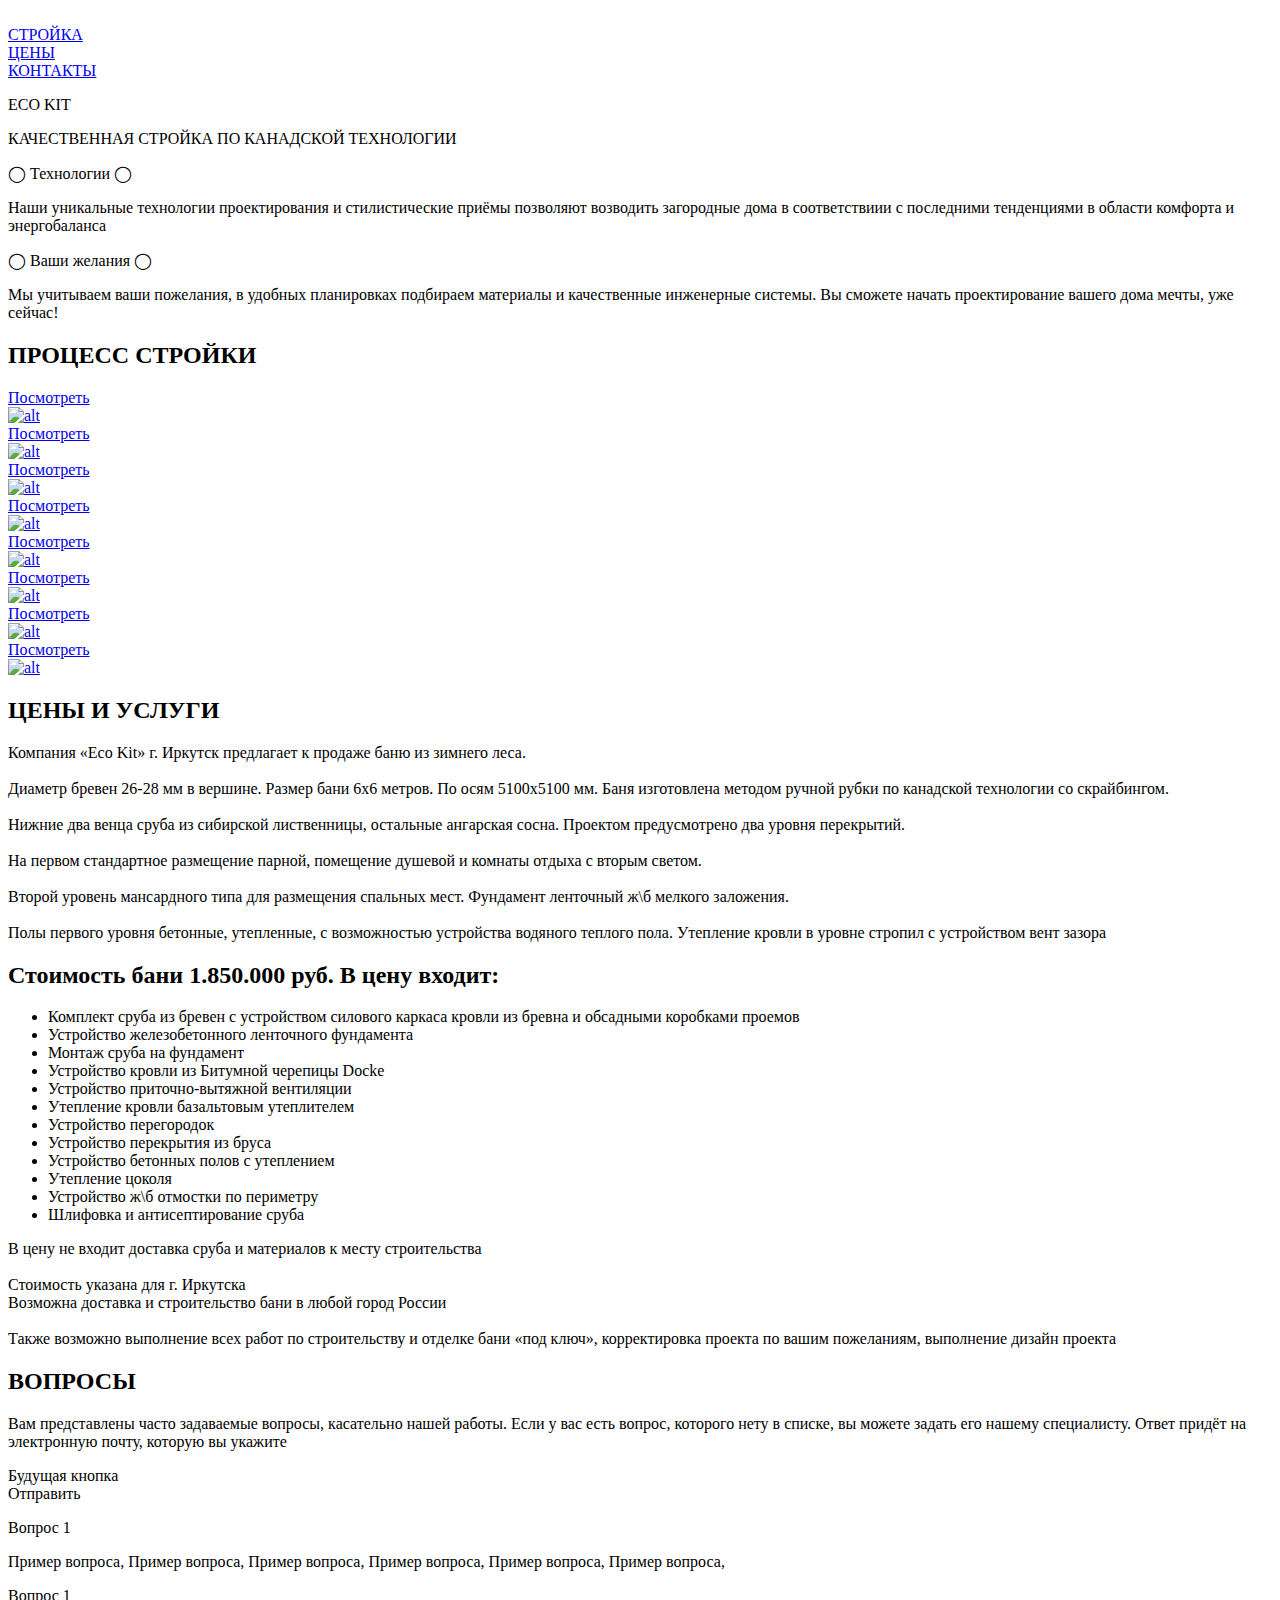
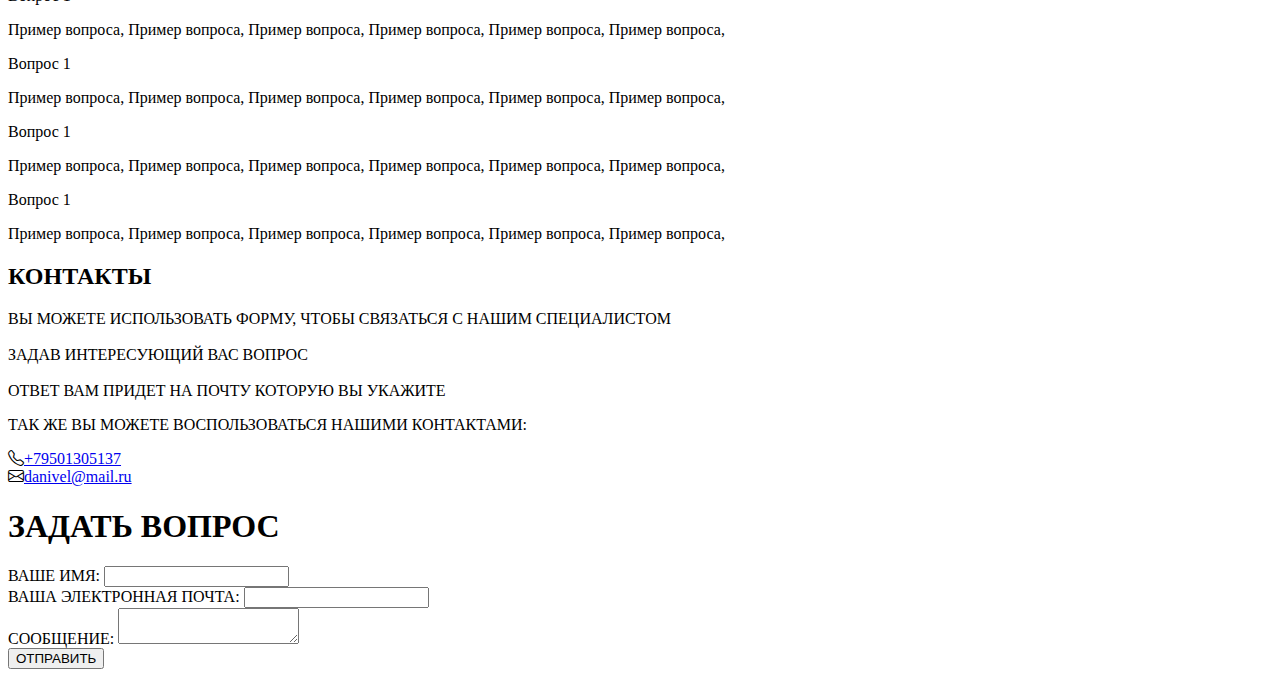
==== index.html @ c730cdd7 "Add files via upload" ====
<!DOCTYPE html>
<html lang="ru">
<head>
    <meta charset="UTF-8">
    <meta name="viewport" content="width=device-width, initial-scale=1.0">
    <meta name="viewport" content="height=device-height,initial-scale=1">
    <link rel="stylesheet" href="https://cdnjs.cloudflare.com/ajax/libs/magnific-popup.js/1.1.0/magnific-popup.css">
    <link rel="stylesheet" href="https://cdn.jsdelivr.net/npm/bootstrap-icons@1.8.1/font/bootstrap-icons.css">
    <link rel="stylesheet" href="./css/css.css">
    <link rel="stylesheet" href="./css/header.css">
    <link rel="stylesheet" href="./shrift/shrifts.css">
    <link rel="stylesheet" href="./css/gallery.css">
    <link rel="stylesheet" href="./css/questions.css">
    <link rel="stylesheet" href="./css/footer.css">
    <link rel="stylesheet" href="./css/price.css">
    <link rel="stylesheet" href="./css/kontakt.css">
    <title>ECO KIT</title>
</head>
<body>
<div class="secret_box"></div>
    <div class="first_page" id="first_page">
        <div class="header_secret"></div>
        <header class="header">
            <div class="logo_box">
                <a href="#first_page"><img src="./images/logo.png" alt="" class="logo"></a>
            </div>
            <div class="burger">
                <span></span>
            </div>
            <nav class="nav">
                <a href="#gallery_page" class="header_link"><div class="box_header_link">СТРОЙКА</div></a>
                <a href="#price" class="header_link"><div class="box_header_link">ЦЕНЫ</div></a>
<!--                <a href="#questions" class="header_link"><div class="box_header_link">ВОПРОСЫ</div></a>-->
                <a href="#five" class="header_link"><div class="box_header_link">КОНТАКТЫ</div></a>
            </nav>
        </header>
        <div class="text_block_hello">
            <div class="title">
                <p>ECO KIT</p>
            </div>
            <div class="text_information">
                <p>
                    КАЧЕСТВЕННАЯ СТРОЙКА ПО КАНАДСКОЙ ТЕХНОЛОГИИ
                </p>
            </div>
        </div>
        <div class="blocks_information">
            <div class="box_text">
                <div class="title_box_1">
                    <p>◯ Технологии ◯</p>
                </div>
                <div class="text_information_box_1">
                    <p>Наши уникальные технологии проектирования
                        и стилистические приёмы позволяют возводить
                        загородные дома в соответствиии с последними
                        тенденциями в области комфорта и энергобаланса</p>
                </div>
            </div>
            <div class="box_text">
                <div class="title_box_2">
                    <p>◯ Ваши желания ◯</p>
                </div>
                <div class="text_information_box_2">
                    <p>Мы учитываем ваши пожелания, в удобных планировках
                        подбираем материалы и качественные инженерные
                        системы. Вы сможете начать проектирование вашего
                        дома мечты, уже сейчас!</p>
                </div>
            </div>
<!--            <div class="box_text">-->
<!--                <div class="title_box_3">-->
<!--                    <p>◯ ....... ◯</p>-->
<!--                </div>-->
<!--                <div class="text_information_box_3">-->
<!--                    <p>........</p>-->
<!--                </div>-->
<!--            </div>-->
        </div>
    </div>
    <div class="second_page" id="gallery_page">
        <section class="gallery">
            <h2 class="title">ПРОЦЕСС СТРОЙКИ</h2>
            <div class="gallery-list">
                <a href="./Gallery/1.jpg" class="gallery-item">
                    <div class="gallery-item-hover">Посмотреть</div>
                    <img src="./Gallery/1.jpg" alt="alt">
                </a>
                <a href="./Gallery/2.jpg" class="gallery-item">
                    <div class="gallery-item-hover">Посмотреть</div>
                    <img src="./Gallery/2.jpg" alt="alt" class="photo_problem">
                </a>
                <a href="./Gallery/3.jpg" class="gallery-item">
                    <div class="gallery-item-hover">Посмотреть</div>
                    <img src="./Gallery/3.jpg" alt="alt" class="photo_problem">
                </a>
                <a href="./Gallery/4.jpg" class="gallery-item">
                    <div class="gallery-item-hover">Посмотреть</div>
                    <img src="./Gallery/4.jpg" alt="alt">
                </a>
                <a href="./Gallery/5.jpg" class="gallery-item">
                    <div class="gallery-item-hover">Посмотреть</div>
                    <img src="./Gallery/5.jpg" alt="alt">
                </a>
                <a href="./Gallery/6.jpg" class="gallery-item">
                    <div class="gallery-item-hover">Посмотреть</div>
                    <img src="./Gallery/6.jpg" alt="alt">
                </a>
                <a href="./Gallery/7.jpg" class="gallery-item">
                    <div class="gallery-item-hover">Посмотреть</div>
                    <img src="./Gallery/7.jpg" alt="alt">
                </a>
                <a href="./Gallery/8.jpg" class="gallery-item">
                    <div class="gallery-item-hover">Посмотреть</div>
                    <img src="./Gallery/8.jpg" alt="alt">
                </a>
            </div>
        </section>
        <script src="https://code.jquery.com/jquery-3.5.1.js" integrity="sha256-QWo7LDvxbWT2tbbQ97B53yJnYU3WhH/C8ycbRAkjPDc="
                crossorigin="anonymous"></script>
        <script src="https://cdnjs.cloudflare.com/ajax/libs/magnific-popup.js/1.1.0/jquery.magnific-popup.js"></script>
        <script>
            $(".gallery-list").magnificPopup({
                delegate: "a",
                type: "image",
                gallery: {
                    enabled: true
                }
            });
        </script>
    </div>
<div class="third_page" id="price">
    <div class="left_block_price">
        <h2 class="title_price">ЦЕНЫ И УСЛУГИ</h2>
        <p>
            Компания «Eco Kit» г. Иркутск предлагает к
            продаже баню из зимнего леса. <br><br> Диаметр бревен
            26-28 мм в вершине. Размер бани 6х6 метров.
            По осям 5100х5100 мм. Баня изготовлена методом
            ручной рубки по канадской технологии со
            скрайбингом. <br><br>Нижние два венца сруба из сибирской
            лиственницы, остальные ангарская сосна. Проектом
            предусмотрено два уровня перекрытий. <br><br>На первом
            стандартное размещение парной, помещение душевой
            и комнаты отдыха с вторым светом. <br><br>Второй уровень
            мансардного типа для размещения спальных мест.
            Фундамент ленточный ж\б мелкого заложения. <br><br>Полы
            первого уровня бетонные, утепленные, с возможностью
            устройства водяного теплого пола. Утепление
            кровли в уровне стропил с устройством вент зазора
        </p>
    </div>
    <div class="right_block_price">
        <h2 class="title_price2">
            Стоимость бани 1.850.000 руб. В цену входит:
        </h2>
        <ul class="ul_price">
            <li>Комплект сруба из бревен с устройством силового
                каркаса кровли из бревна и обсадными коробками проемов</li>
            <li> Устройство железобетонного ленточного фундамента</li>
            <li>Монтаж сруба на фундамент</li>
            <li>Устройство кровли из Битумной черепицы Docke</li>
            <li>Устройство приточно-вытяжной вентиляции</li>
            <li>Утепление кровли базальтовым утеплителем</li>
            <li>Устройство перегородок</li>
            <li>Устройство перекрытия из бруса</li>
            <li>Устройство бетонных полов с утеплением</li>
            <li>Утепление цоколя</li>
            <li>Устройство ж\б отмостки по периметру</li>
            <li>Шлифовка и антисептирование сруба</li>
        </ul>
    </div>
    <div class="button_price">
        <p>В цену не входит доставка сруба и материалов к месту строительства <br><br>
            Стоимость указана для г. Иркутска <br>
            Возможна доставка и строительство бани в любой город России <br><br>
            Также возможно выполнение всех работ по строительству и
            отделке бани «под ключ», корректировка проекта по вашим
            пожеланиям, выполнение дизайн проекта</p>
    </div>
</div>
<div class="fourth_page" id="questions">
    <div class="title_question">
        <h2 class="title_qest">ВОПРОСЫ</h2>
        <div class="text_qest">
            <p>
                Вам представлены часто задаваемые вопросы,
                касательно нашей работы. Если у вас есть вопрос,
                которого нету в списке, вы можете задать его
                нашему специалисту. Ответ придёт на электронную
                почту, которую вы укажите
            </p>
        </div>
        <div class="line_button">
            Будущая кнопка
        </div>
        <div class="button">
            Отправить
        </div>
    </div>
    <div class="questions_information">
        <div class="question">
            <div class="question_button button_1">
                <p>Вопрос 1</p>
            </div>
            <div class="question_text_inf question_text_1">
                <p>Пример вопроса, Пример вопроса, Пример вопроса,
                    Пример вопроса, Пример вопроса, Пример вопроса, </p>
            </div>
        </div>
        <div class="question">
            <div class="question_button button_2">
                <p>Вопрос 1</p>
            </div>
            <div class="question_text_inf question_text_2">
                <p>Пример вопроса, Пример вопроса, Пример вопроса,
                    Пример вопроса, Пример вопроса, Пример вопроса, </p>
            </div>
        </div>
        <div class="question">
            <div class="question_button button_3">
                <p>Вопрос 1</p>
            </div>
            <div class="question_text_inf question_text_3">
                <p>Пример вопроса, Пример вопроса, Пример вопроса,
                    Пример вопроса, Пример вопроса, Пример вопроса, </p>
            </div>
        </div>
        <div class="question">
            <div class="question_button button_4">
                <p>Вопрос 1</p>
            </div>
            <div class="question_text_inf question_text_4">
                <p>Пример вопроса, Пример вопроса, Пример вопроса,
                    Пример вопроса, Пример вопроса, Пример вопроса, </p>
            </div>
        </div>
        <div class="question">
            <div class="question_button button_5">
                <p>Вопрос 1</p>
            </div>
            <div class="question_text_inf question_text_5">
                <p>Пример вопроса, Пример вопроса, Пример вопроса,
                    Пример вопроса, Пример вопроса, Пример вопроса, </p>
            </div>
        </div>
    </div>
</div>
<div class="five_page" id="five">
    <h2 class="title_lontakt">КОНТАКТЫ</h2>
    <div class="block_contackt_forma">
        <div class="text_forma">
            <p>ВЫ МОЖЕТЕ ИСПОЛЬЗОВАТЬ ФОРМУ, ЧТОБЫ СВЯЗАТЬСЯ С НАШИМ
            СПЕЦИАЛИСТОМ <br><br>
            ЗАДАВ ИНТЕРЕСУЮЩИЙ ВАС ВОПРОС <br><br>
            ОТВЕТ ВАМ ПРИДЕТ НА ПОЧТУ КОТОРУЮ ВЫ УКАЖИТЕ</p>
            <div class="text_cont_inf">
                <p>
                    ТАК ЖЕ ВЫ МОЖЕТЕ ВОСПОЛЬЗОВАТЬСЯ НАШИМИ КОНТАКТАМИ:
                </p>
                <div class="contaci_a_inf">
                    <div class="block_inc_contact"><i class="bi bi-telephone"></i><a href="tel:+79501305137" class="contact_inf_eco">+79501305137</a></div>
                    <div class="block_inc_contact"><i class="bi bi-envelope"></i><a href="mailto:danivel@mail.ru" class="contact_inf_eco">danivel@mail.ru</a></div>
                </div>
            </div>
        </div>
        <div class="forma_kontakt">
            <form action="./html/sender.php" class="form_body" id="form" method="POST">
                <h1 class="form_title">ЗАДАТЬ ВОПРОС</h1>
                <div class="form_item">
                    <label for="forName" class="form_label">ВАШЕ ИМЯ:</label>
                    <input type="text" id="forName" name="name" class="form_input" required>
                </div>
                <div class="form_item">
                    <label for="forEmail" class="form_label">ВАША ЭЛЕКТРОННАЯ ПОЧТА:</label>
                    <input type="email" id="forEmail" name="email" class="form_input" required>
                </div>
                <div class="form_item">
                    <label for="forMessage" class="form_label">СООБЩЕНИЕ:</label>
                    <textarea name="message" id="forMessage" class="form_input" required></textarea>
                </div>
                <button class="form_button" type="submit">ОТПРАВИТЬ</button>
            </form>
        </div>
    </div>
</div>
</body>
<script src="./java/jquery-3.6.0.min.js"></script>
<script src="./java/box_information.js"></script>
<script src="./java/java.js"></script>
<script src="./java/questions.js"></script>
<script src="./java/gallery.js"></script>
<script src="./java/scrool_page.js"></script>
</html>
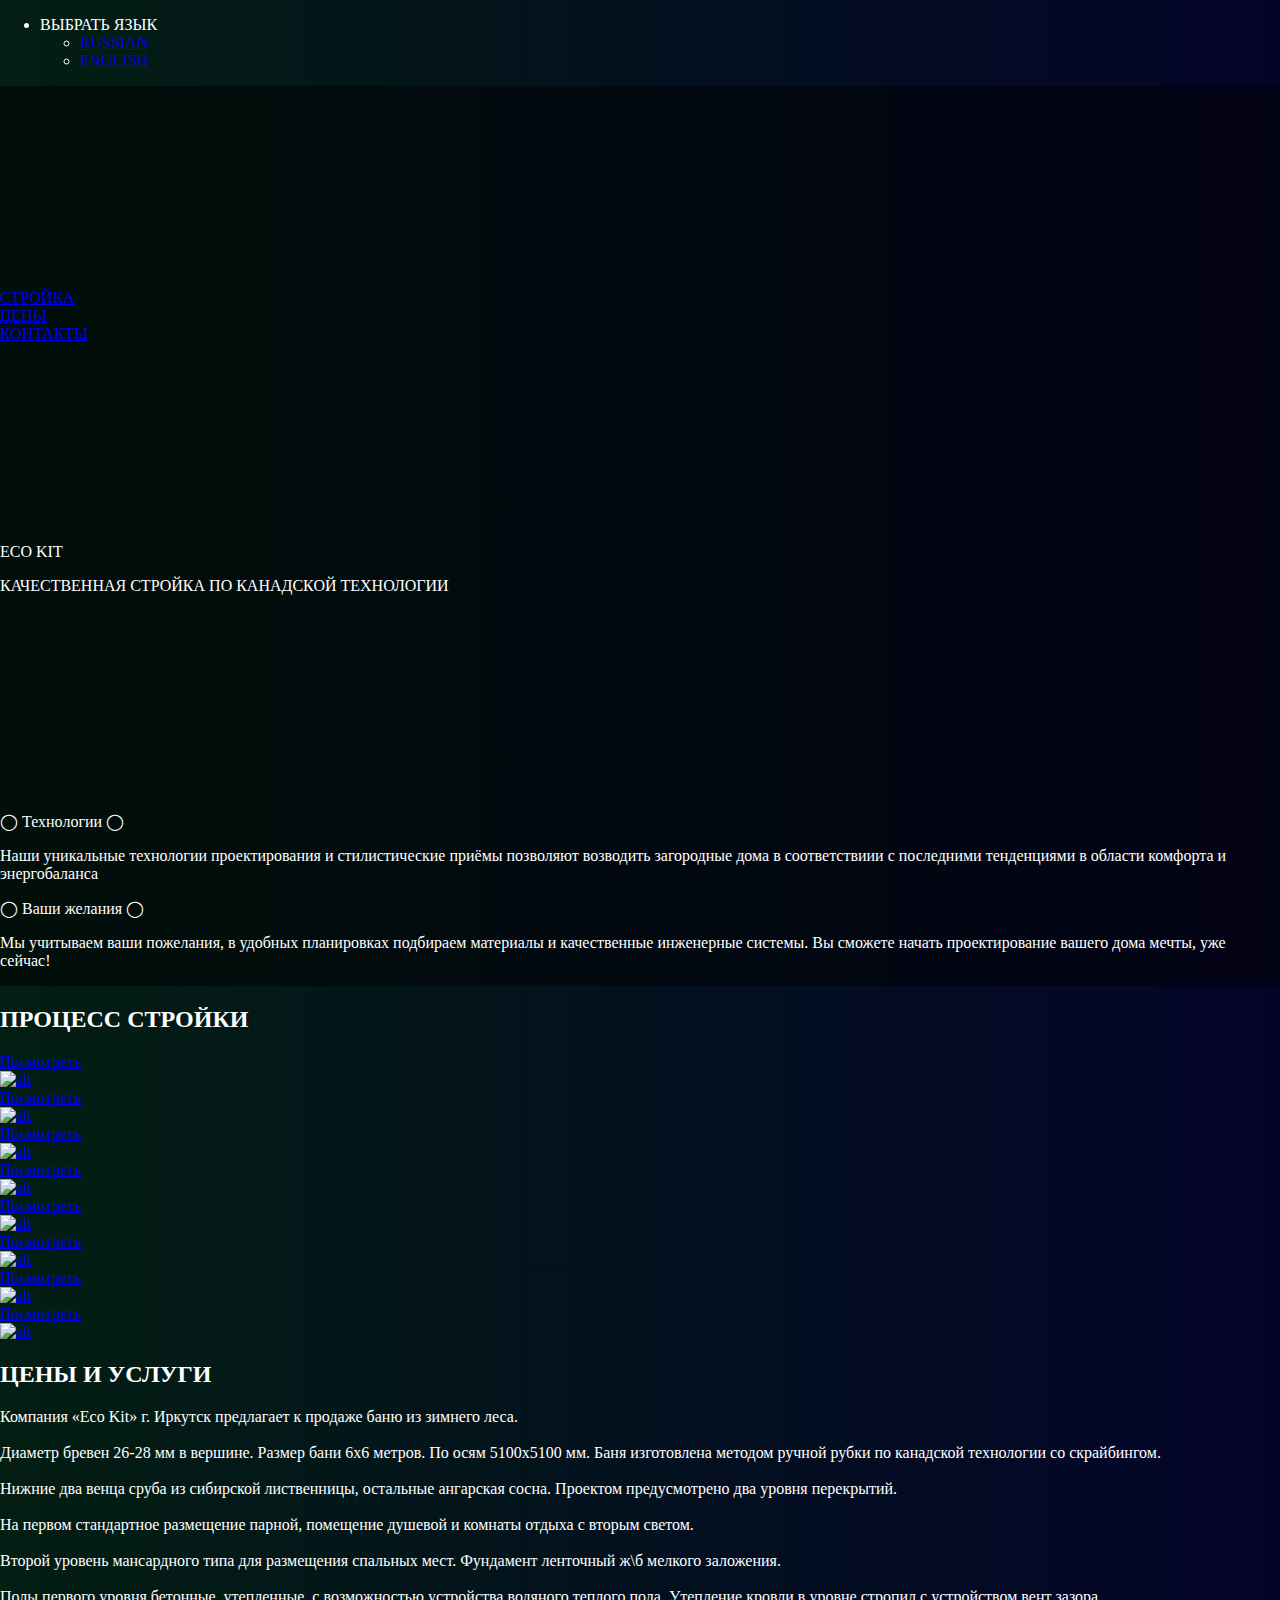
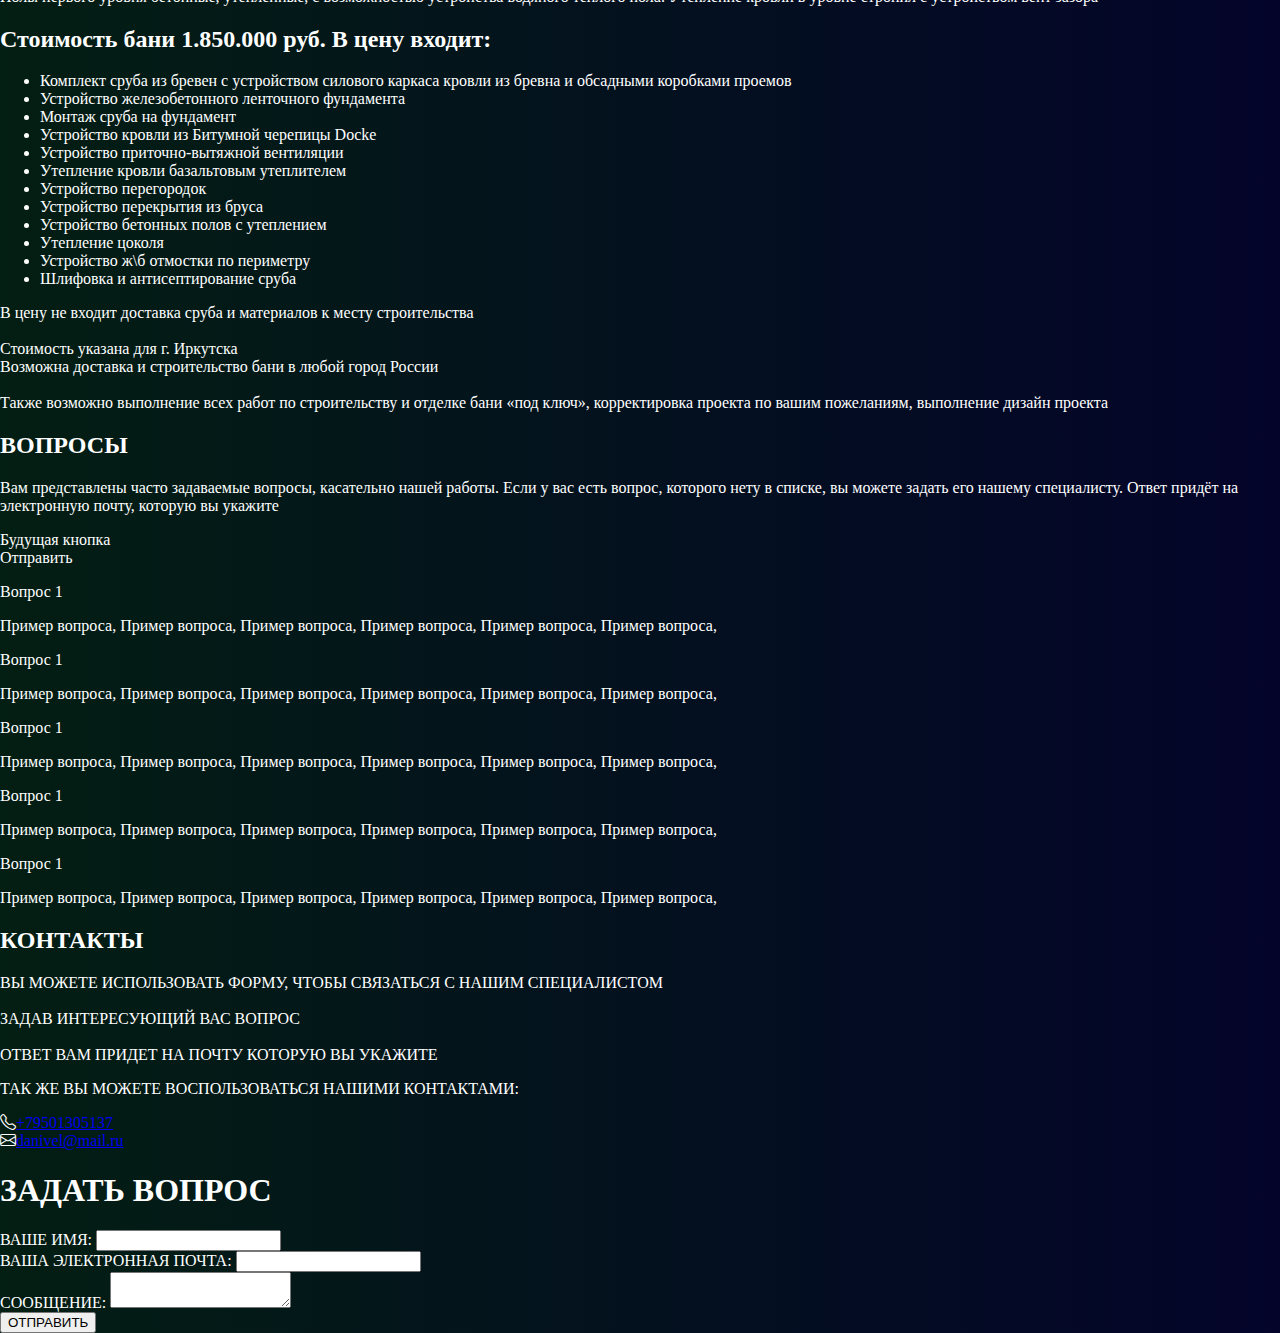
==== commit a80c1855: "Add files via upload" ====
--- a/index.html
+++ b/index.html
@@ -14,10 +14,21 @@
     <link rel="stylesheet" href="./css/footer.css">
     <link rel="stylesheet" href="./css/price.css">
     <link rel="stylesheet" href="./css/kontakt.css">
+    <link rel="stylesheet" href="./css/language.css" type="text/css">
     <title>ECO KIT</title>
 </head>
 <body>
 <div class="secret_box"></div>
+<div class="select_language">
+    <ul>
+        <li><div class="text_ul">ВЫБРАТЬ ЯЗЫК</div>
+            <ul>
+                <li><a href="index.html">RUSSIAN<div class="flag_icon_1"></div></a></li>
+                <li><a href="./html/index_english.html">ENGLISH<div class="flag_icon_2"></div></a></li>
+            </ul>
+        </li>
+    </ul>
+</div>
     <div class="first_page" id="first_page">
         <div class="header_secret"></div>
         <header class="header">
--- a/css/css.css
+++ b/css/css.css
@@ -0,0 +1,20 @@
+body, html{
+    margin: 0;
+    padding: 0;
+    color: white;
+    font-family: Number1;
+    background: linear-gradient(90deg, rgb(3, 30, 19) 0%, rgb(4, 4, 42) 100%);
+}
+*{
+    box-sizing: border-box;
+    transition: all .6s ease-in-out;
+}
+.first_page{
+    max-width: 100%;
+    height: 100vh;
+    background: linear-gradient(rgba(0, 0, 0, 0.5),rgba(0, 0, 0, 0.5)), url(.././images/first_page.jpg)50%/cover no-repeat;
+    background-position: center;
+    display: flex;
+    justify-content: space-between;
+    flex-direction: column;
+}
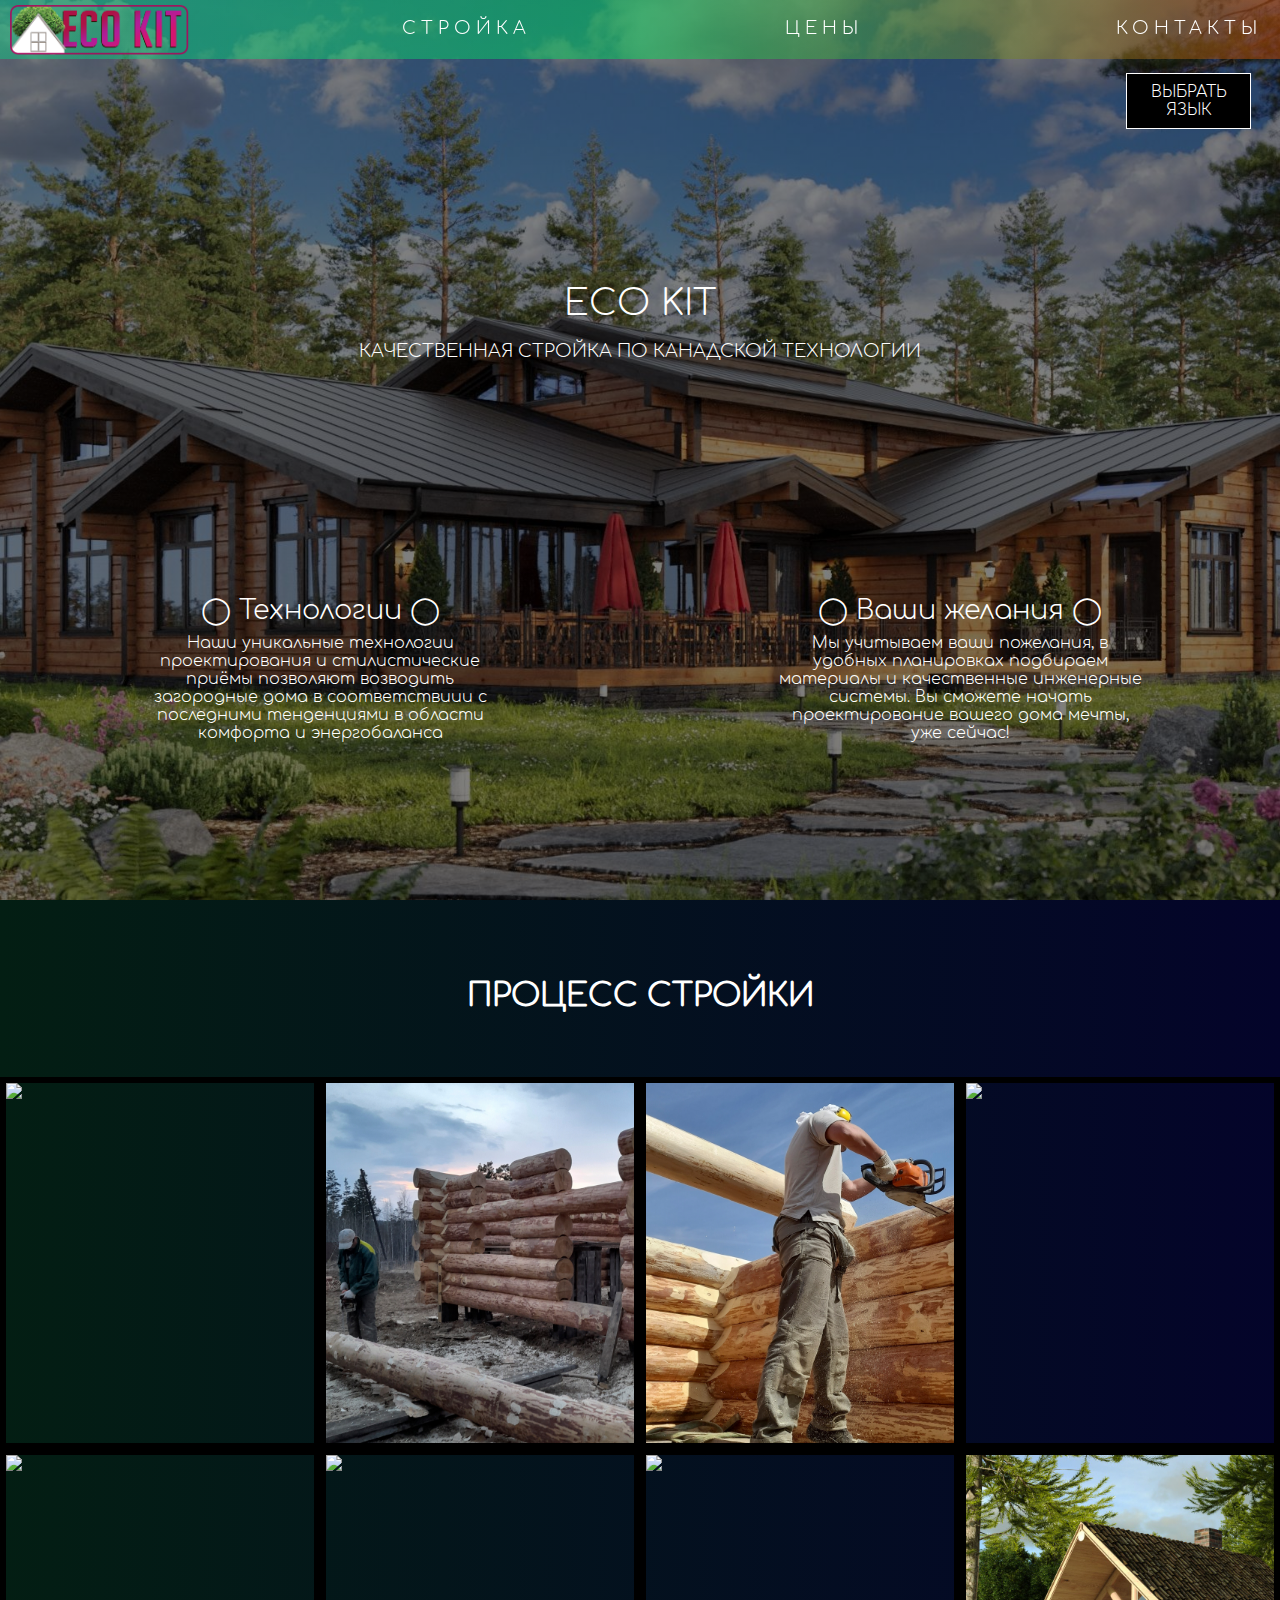
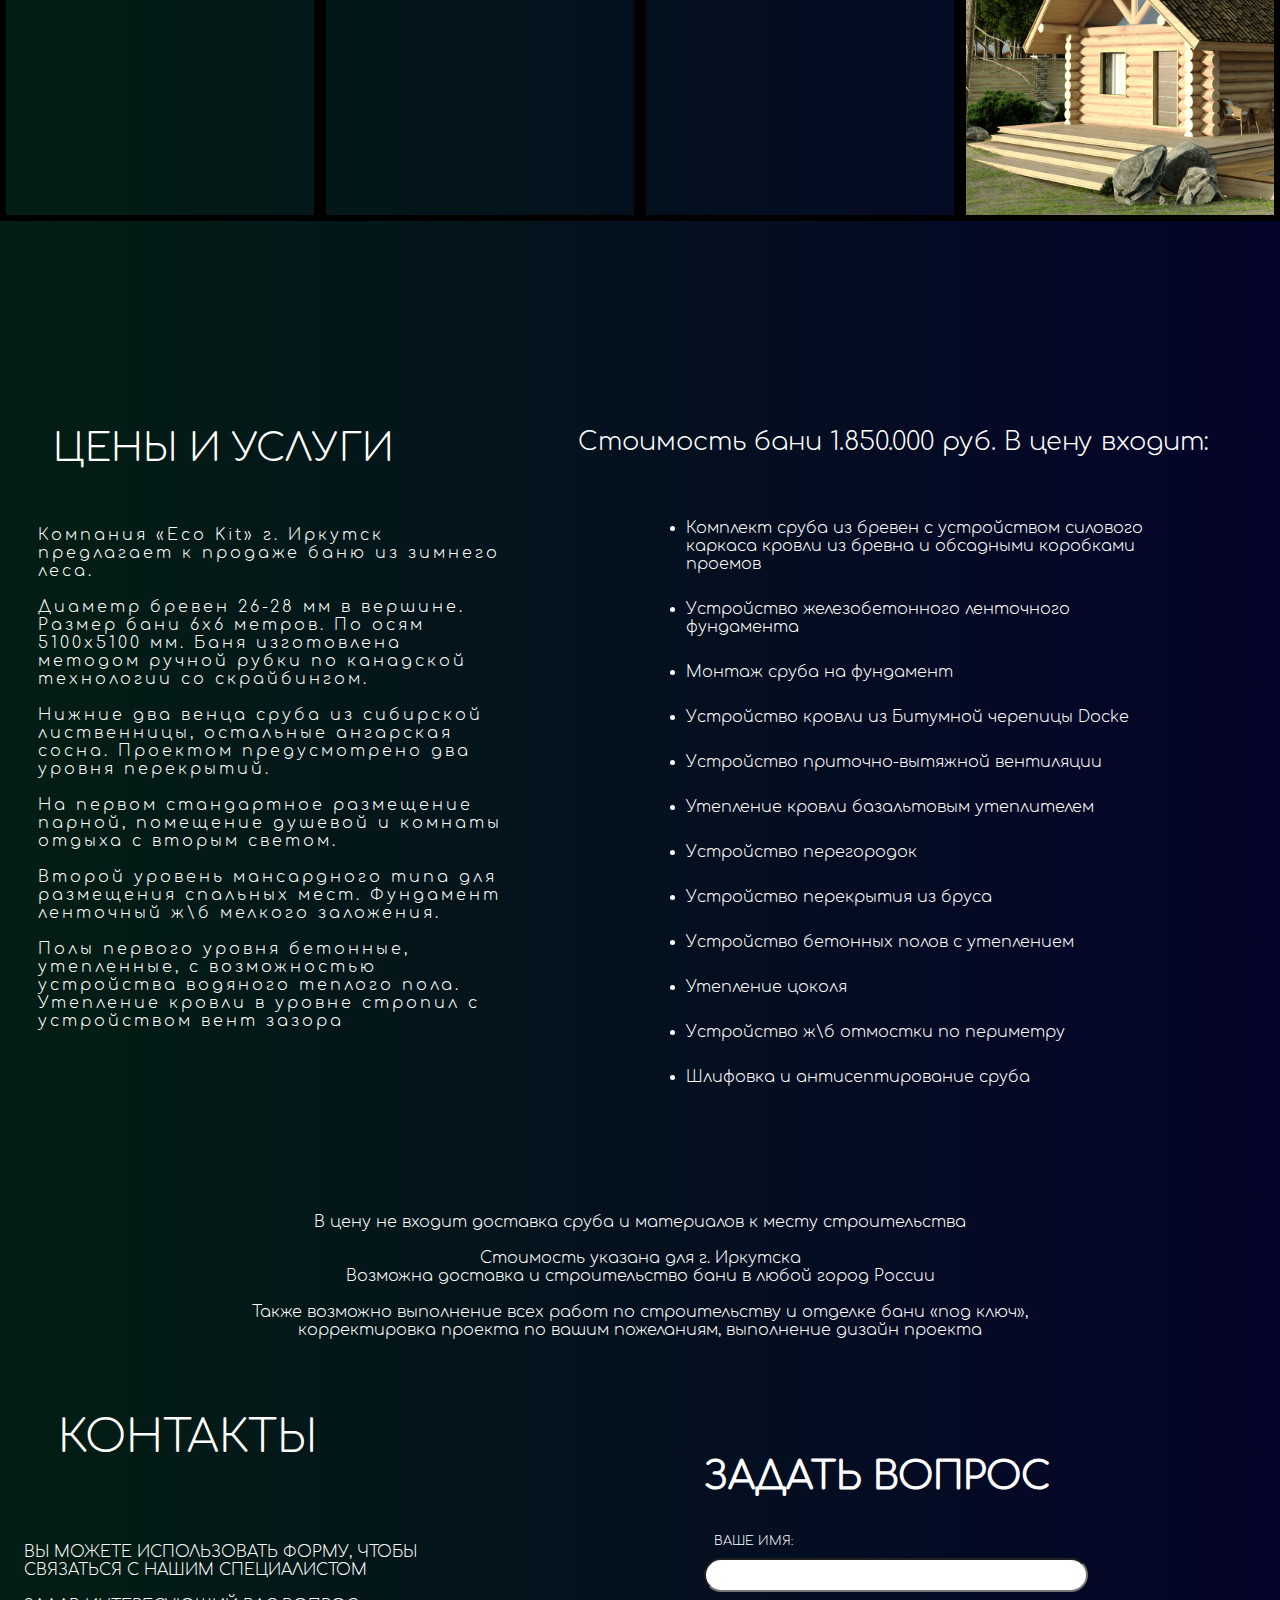
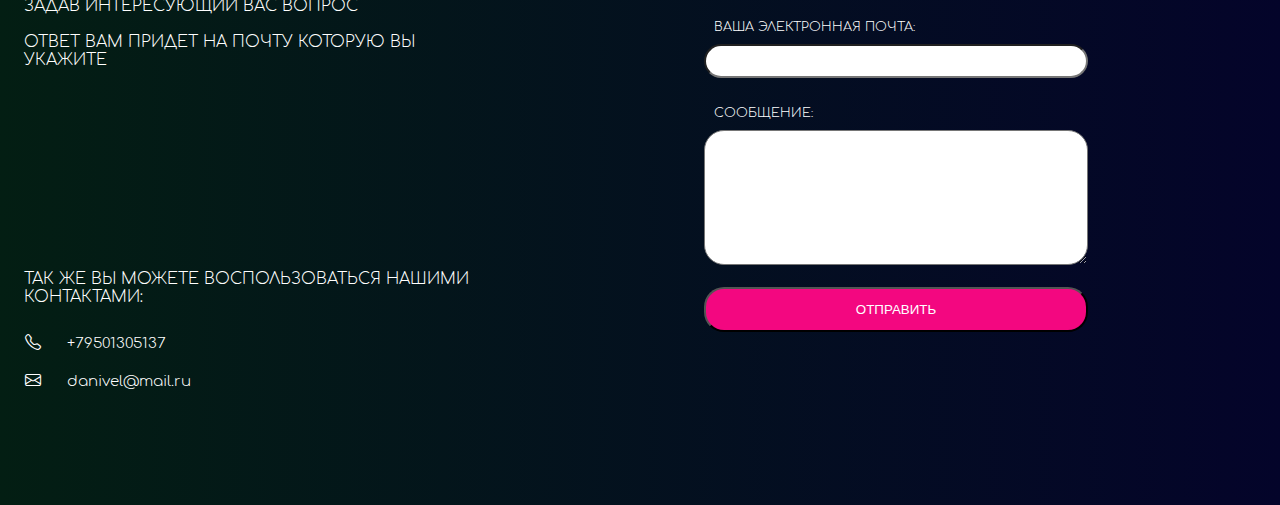
==== commit 8dd45c21: "Update index.html" ====
--- a/index.html
+++ b/index.html
@@ -275,7 +275,7 @@
             </div>
         </div>
         <div class="forma_kontakt">
-            <form action="./html/sender.php" class="form_body" id="form" method="POST">
+            <form action="https://eco-kit-build.github.io/ru_php/" class="form_body" id="form" method="POST">
                 <h1 class="form_title">ЗАДАТЬ ВОПРОС</h1>
                 <div class="form_item">
                     <label for="forName" class="form_label">ВАШЕ ИМЯ:</label>
@@ -301,4 +301,4 @@
 <script src="./java/questions.js"></script>
 <script src="./java/gallery.js"></script>
 <script src="./java/scrool_page.js"></script>
-</html>+</html>
--- a/css/header.css
+++ b/css/header.css
@@ -0,0 +1,254 @@
+a{
+    text-decoration: none;
+}
+.header_secret{
+    width: 100%;
+    height: 6.5%;
+}
+header{
+    position: fixed;
+    z-index: 99;
+    width: 100%;
+    height: 6.5%;
+    display: flex;
+    justify-content: space-between;
+    background: linear-gradient(90deg, rgba(14, 198, 131, 0.5), rgba(7, 217, 95, 0.5), rgba(191, 70, 4, 0.5));
+}
+.logo{
+    max-width: 20vh;
+    margin: 2% 0 0 5%;
+}
+nav{
+    width: 70%;
+    display: flex;
+    overflow: hidden;
+    justify-content: space-between;
+}
+.header_link{
+    text-align: center;
+    padding: 2vh;
+    font-size: 2vh;
+}
+.box_header_link{
+    color: white;
+    letter-spacing: 5px;
+    transition: all .2s ease-in-out;
+}
+.header_link:hover{
+    box-shadow: 0px 0px 15px 10px rgba(34, 60, 80, 0.8) inset;
+}
+.text_block_hello{
+    display: flex;
+    flex-direction: column;
+    font-size: 2vh;
+    text-align: center;
+}
+.title{
+    font-size: 200%;
+}
+p{
+    margin: 1vh;
+}
+.burger{
+    display: none;
+}
+.secret_box{
+    position: fixed;
+    background-color: black;
+    width: 100%;
+    height: 100%;
+    opacity: 0;
+    z-index: -1;
+}
+.blocks_information{
+    width: 100%;
+    height: 35%;
+    display: flex;
+    justify-content: space-around;
+    text-align: center;
+    overflow: hidden;
+    cursor: default;
+}
+.title_box_1, .title_box_2, .title_box_3{
+    font-size: 3vh;
+}
+.box_text{
+    width: 30%;
+}
+/*FOR MOBILE PHONES*/
+@media screen and (max-width: 770px) and (max-height: 1030px){
+    .title_box_1, .title_box_2, .title_box_3{
+        cursor: pointer;
+        position: relative;
+    }
+    .text_information_box_1, .text_information_box_2, .text_information_box_3{
+        font-size: 1.8vh;
+        max-height: 0;
+        opacity: 0;
+    }
+    .text_information_box_1.active, .text_information_box_2.active, .text_information_box_3.active{
+        max-height: 15vh;
+        opacity: 1;
+    }
+    .blocks_information{
+        flex-direction: column;
+        justify-content: normal;
+    }
+    .box_text{
+        width: 100%;
+        background-color: rgba(0, 0, 0, 0.6);
+        margin-bottom: 1%;
+    }
+    nav{
+        position: absolute;
+        justify-content: normal;
+        flex-direction: column;
+        background-color: rgba(15, 164, 142, 0.53);
+        top: 100%;
+        width: 30vh;
+        height: 100vh;
+        left: -75%;
+    }
+    .nav.active{
+        left: 0;
+    }
+    .secret_box.active{
+        opacity: 0.7;
+        z-index: 98;
+    }
+    .header_link{
+        text-align: left;
+    }
+    .burger{
+        display: block;
+        position: relative;
+        width: 6vh;
+        max-height: 60%;
+        margin: 1.5vh 15px 0 1%;
+    }
+    .burger span{
+        position: absolute;
+        background-color: white;
+        left: 0;
+        width: 100%;
+        height: 15%;
+        top: 40%;
+        transition: all .5s ease-in-out;
+    }
+    .burger:before, .burger:after{
+        content: '';
+        background-color: white;
+        position: absolute;
+        width: 100%;
+        height: 15%;
+        left: 0;
+        transition: all .5s ease-in-out;
+    }
+    .burger:before{
+        top: 0;
+    }
+    .burger:after{
+        bottom: 0;
+    }
+    .burger.active:before{
+        transform: rotate(45deg);
+        top: 35%;
+        transition: all .5s ease-in-out;
+    }
+    .burger.active:after{
+        transform: rotate(-45deg);
+        bottom: 50%;
+        transition: all .5s ease-in-out;
+    }
+    .burger.active span{
+        transform: scale(0);
+    }
+}
+/*FOR TABS*/
+@media screen and (min-width: 700px) and (max-width: 1100px) and (max-height: 1400px){
+    .title_box_1, .title_box_2, .title_box_3{
+        cursor: pointer;
+        position: relative;
+    }
+    .text_information_box_1, .text_information_box_2, .text_information_box_3{
+        font-size: 1.8vh;
+        max-height: 0;
+        opacity: 0;
+    }
+    .text_information_box_1.active, .text_information_box_2.active, .text_information_box_3.active{
+        max-height: 15vh;
+        opacity: 1;
+    }
+    .blocks_information{
+        flex-direction: column;
+        justify-content: normal;
+    }
+    .box_text{
+        width: 100%;
+        background-color: rgba(0, 0, 0, 0.6);
+        margin-bottom: 1%;
+    }
+    nav{
+        position: absolute;
+        justify-content: normal;
+        flex-direction: column;
+        background-color: rgba(15, 164, 142, 0.53);
+        top: 100%;
+        width: 30vh;
+        height: 100vh;
+        left: -75%;
+    }
+    .nav.active{
+        left: 0;
+    }
+    .secret_box.active{
+        opacity: 0.7;
+    }
+    .header_link{
+        text-align: left;
+    }
+    .burger{
+        display: block;
+        position: relative;
+        width: 6vh;
+        max-height: 60%;
+        margin: 1.5vh 15px 0 1%;
+    }
+    .burger span{
+        position: absolute;
+        background-color: white;
+        left: 0;
+        width: 100%;
+        height: 15%;
+        top: 40%;
+        transition: all .5s ease-in-out;
+    }
+    .burger:before, .burger:after{
+        content: '';
+        background-color: white;
+        position: absolute;
+        width: 100%;
+        height: 15%;
+        left: 0;
+        transition: all .5s ease-in-out;
+    }
+    .burger:before{
+        top: 0;
+    }
+    .burger:after{
+        bottom: 0;
+    }
+    .burger.active:before{
+        transform: rotate(45deg);
+        top: 35%;
+        transition: all .5s ease-in-out;
+    }
+    .burger.active:after{
+        transform: rotate(-45deg);
+        bottom: 50%;
+        transition: all .5s ease-in-out;
+    }
+    .burger.active span{
+        transform: scale(0);
+    }
+}
--- a/shrift/shrifts.css
+++ b/shrift/shrifts.css
@@ -0,0 +1,12 @@
+@font-face {
+    font-family: number1;
+    src: url(".././shrift/comfortaa-5.ttf") format('truetype');
+}
+@font-face {
+    font-family: number2;
+    src: url(".././shrift/Raleway-Black.ttf") format('truetype');
+}
+@font-face {
+    font-family: number4;
+    src: url(".././shrift/raleway-v22-cyrillic-300.woff2") format('woff2');
+}
--- a/css/gallery.css
+++ b/css/gallery.css
@@ -0,0 +1,84 @@
+.second_page{
+    width: 100%;
+    height: 100%;
+}
+section.gallery{
+    position: relative;
+    padding-bottom: 10%;
+    transition: all .7s ease-in-out;
+}
+h2.title{
+    font-size: 200%;
+    font-weight: bold;
+    text-align: center;
+    position: relative;
+    padding-top: 4%;
+}
+.gallery-list{
+    position: relative;
+    display: flex;
+    flex-wrap: wrap;
+    overflow: hidden;
+    font-size: 0;
+    margin-top: 5%;
+    transition: all 1s ease-in-out;
+}
+.gallery-item{
+    display: block;
+    flex: 25%;
+    overflow: hidden;
+    position: relative;
+    border: 6px solid #000000;
+}
+.gallery-item-hover{
+    position: absolute;
+    top: 0;
+    left: 0;
+    width: 100%;
+    height: 100%;
+    background-color: rgba(0,0,0,.7);
+    color: #ffffff;
+    display: flex;
+    justify-content: center;
+    align-items: center;
+    font-size: 16px;
+    opacity: 0;
+    transition: opacity 1s ease;
+    z-index: 2;
+}
+.gallery-item:hover .gallery-item-hover{
+    opacity: 1;
+}
+.gallery-item:hover img{
+    transform: scale(1.5) rotate(5deg);
+}
+.gallery-item img{
+    transform: scale(1);
+    max-width: 40vw;
+    max-height: 40vh;
+}
+@media (max-width: 991px){
+    .gallery-item{
+        flex: 33.3%;
+    }
+}
+@media (max-width: 768px){
+    .gallery-item{
+        flex: 50%;
+    }
+}
+/*FOR MOBILE PHONES*/
+@media screen and (max-width: 770px) and (max-height: 1080px){
+    .gallery-item img{
+        transform: scale(1);
+        max-width: 50vw;
+        max-height: 85vh;
+    }
+    h2.title{
+        font-size: 150%;
+        font-weight: bold;
+        text-align: center;
+        position: relative;
+        padding-top: 4%;
+    }
+}
--- a/css/questions.css
+++ b/css/questions.css
@@ -0,0 +1,68 @@
+.fourth_page{
+    width: 100%;
+    /*display: flex;*/
+    display: none;
+    justify-content: space-around;
+    flex-direction: row;
+}
+.title_question{
+    max-width: 45%;
+    margin-top: 10%;
+}
+.questions_information{
+    max-width: 45%;
+    margin-top: 10%;
+    padding-bottom: 10%;
+}
+.line_button{
+    width: 75%;
+    padding: 15px;
+    background-color: #0fa493;
+    text-align: center;
+    margin-top: 2%;
+}
+.button{
+    padding: 15px;
+    background-color: #0fa493;
+    width: 35%;
+    text-align: center;
+    margin-top: 2%;
+}
+.question_button{
+    padding: 5px;
+    background-color: black;
+    z-index: 1;
+    position: relative;
+}
+@media screen and (max-width: 770px) and (max-height: 1030px){
+    .fourth_page{
+        flex-direction: column;
+        justify-content: normal;
+    }
+    .title_question{
+        max-width: 100%;
+        margin-top: 15%;
+        text-align: center;
+    }
+    .button{
+        margin: 2% auto;
+    }
+    .line_button{
+        margin: 2% auto;
+        width: 95%;
+    }
+    .questions_information{
+        max-width: 100%;
+        margin-top: 10%;
+        text-align: center;
+    }
+    .question_text_1, .question_text_2, .question_text_3, .question_text_4, .question_text_5{
+        max-height: 0;
+        z-index: 1;
+        opacity: 0;
+    }
+    .question_text_1.active, .question_text_2.active, .question_text_3.active, .question_text_4.active, .question_text_5.active{
+        max-height: 15vh;
+        opacity: 1;
+    }
+}
--- a/css/footer.css
+++ b/css/footer.css
@@ -0,0 +1,5 @@
+footer{
+    width: 100%;
+    height: 15vh;
+    background-color: white;
+}
--- a/css/price.css
+++ b/css/price.css
@@ -0,0 +1,92 @@
+.third_page{
+    width: 100%;
+    padding-bottom: 30vh;
+    display: flex;
+}
+.title_price{
+    font-weight: normal;
+    font-size: 3vw;
+    padding: 15px;
+    margin-top: 7vh;
+    margin-left: 3vw;
+}
+.title_price2{
+    font-weight: normal;
+    font-size: 2vw;
+    padding: 15px;
+    margin-top: 7vh;
+    margin-left: 4vw;
+}
+.left_block_price{
+    display: flex;
+    flex-direction: column;
+    width: 40%;
+}
+.right_block_price{
+    display: flex;
+    flex-direction: column;
+    width: 60%;
+}
+.left_block_price p{
+    margin-left: 3vw;
+    letter-spacing: 3px;
+}
+ul{
+    width: 65%;
+    margin: 0 auto;
+}
+li{
+    margin-top: 3vh;
+}
+.button_price{
+    width: 100%;
+    position: absolute;
+    height: 15vh;
+    margin-top: 95vh;
+}
+.button_price p{
+    width: 70%;
+    text-align: center;
+    margin: 1vh auto;
+}
+/*FOR MOBILE PHONES*/
+@media screen and (max-width: 770px) and (max-height: 1080px){
+    .third_page{
+        display: flex;
+        flex-direction: column;
+        padding-bottom: 35vw;
+    }
+    .left_block_price{
+        width: 100%;
+        text-align: center;
+    }
+    .left_block_price p{
+        font-size: 3.5vw;
+    }
+    .title_price{
+        font-size: 7vw;
+    }
+    .right_block_price{
+        width: 100%;
+    }
+    ul{
+        width: 95%;
+        font-size: 4vw;
+    }
+    .title_price2{
+        font-size: 6vw;
+        text-align: center;
+    }
+    .button_price{
+        width: 100%;
+        position: relative;
+        height: 15vh;
+        margin-top: 5vh;
+    }
+    .button_price p{
+        width: 90%;
+        text-align: center;
+        margin: 1vh auto;
+        font-size: 4vw;
+    }
+}
--- a/css/kontakt.css
+++ b/css/kontakt.css
@@ -0,0 +1,113 @@
+.five_page{
+    display: flex;
+    flex-direction: column;
+    padding-bottom: 7vw;
+}
+.title_lontakt{
+    font-weight: normal;
+    padding: 20px;
+    font-size: 3.5vw;
+    margin-left: 3vw;
+}
+.block_contackt_forma{
+    display: flex;
+}
+.text_forma{
+    width: 40%;
+    padding: 15px;
+}
+.forma_kontakt{
+    width: 60%;
+}
+.form_body{
+    width: 50%;
+    margin: -10vh auto;
+}
+.form_title{
+    font-size: 3vw;
+}
+.form_item{
+    margin-top: 2vh;
+}
+.form_label{
+    font-size: 1vw;
+    display: block;
+    margin-top: 1vh;
+    padding: 10px;
+}
+.form_input{
+    height: 3vh;
+    padding: 15px;
+    border-radius: 20px;
+    width: 100%;
+}
+textarea.form_input{
+    min-height: 15vh;
+    resize: vertical;
+    padding: 20px;
+}
+.form_button{
+    width: 100%;
+    display: flex;
+    align-items: center;
+    justify-content: center;
+    min-height: 5vh;
+    margin-top: 2vh;
+    border-radius: 20px;
+    cursor: pointer;
+    background-color: #f30780;
+    color: white;
+}
+.form_button:hover{
+    background-color: #4d052a;
+}
+.text_cont_inf{
+    margin-top: 15vw;
+    display: flex;
+    flex-direction: column;
+}
+.contaci_a_inf{
+    display: flex;
+    flex-direction: column;
+    margin-top: 1vh;
+}
+.contact_inf_eco{
+    margin-top: 2vh;
+    color: white;
+    font-size: 15px;
+    margin-left: 2vw;
+}
+.block_inc_contact{
+    padding: 10px;
+}
+/*FOR MOBILE PHONES*/
+@media screen and (max-width: 770px) and (max-height: 1080px){
+    .block_contackt_forma{
+        display: flex;
+        flex-direction: column;
+    }
+    .text_forma{
+        width: 100%;
+    }
+    .forma_kontakt{
+        width: 100%;
+    }
+    .form_body{
+        width: 95%;
+        margin: 0 auto;
+    }
+    .form_title{
+        font-size: 6vw;
+        text-align: center;
+    }
+    .form_label{
+        font-size: 4vw;
+    }
+    .title_lontakt{
+        font-weight: normal;
+        padding: 20px;
+        font-size: 6vw;
+        margin-left: 0;
+        text-align: center;
+    }
+}
--- a/css/language.css
+++ b/css/language.css
@@ -0,0 +1,70 @@
+.select_language{
+    display: flex;
+    width: 15%;
+    position: fixed;
+    top: 7vh;
+    z-index: 99;
+    margin-left: 88%;
+}
+.select_language ul{
+    text-align: center;
+    list-style: none;
+    padding: 10px 0 10px 0;
+    margin: 0;
+}
+.text_ul{
+    text-align: center;
+    padding: 9px;
+    border: 1px white solid;
+    background-color: black;
+    cursor: pointer;
+}
+.select_language > ul > li{
+    float: left;
+    padding: 0;
+    margin: 0;
+    text-align: center;
+}
+.select_language ul::after{
+    content: '';
+    display: block;
+    clear: both;
+}
+.select_language ul li a{
+    padding: 15px;
+    text-decoration: none;
+    color: white;
+    width: 100%;
+    transition: all .4s ease-in-out;
+    background-color: rgba(0, 0, 0, 0.3);
+    display: flex;
+    justify-content: space-around;
+}
+.flag_icon_1{
+    width: 20px;
+    height: 20px;
+    background-image: url(".././images/russia.png");
+    background-size: cover;
+}
+.flag_icon_2{
+    width: 20px;
+    height: 20px;
+    background-image: url(".././images/united-states.png");
+    background-size: cover;
+}
+.select_language ul li a:hover{
+    background-color: #6c0530;
+}
+.select_language ul ul{
+    display: none;
+    position: absolute;
+    padding: 0;
+}
+.select_language ul ul li{
+    margin-top: 0;
+    display: flex;
+
+}
+.select_language ul li:hover ul{
+    display: block;
+}
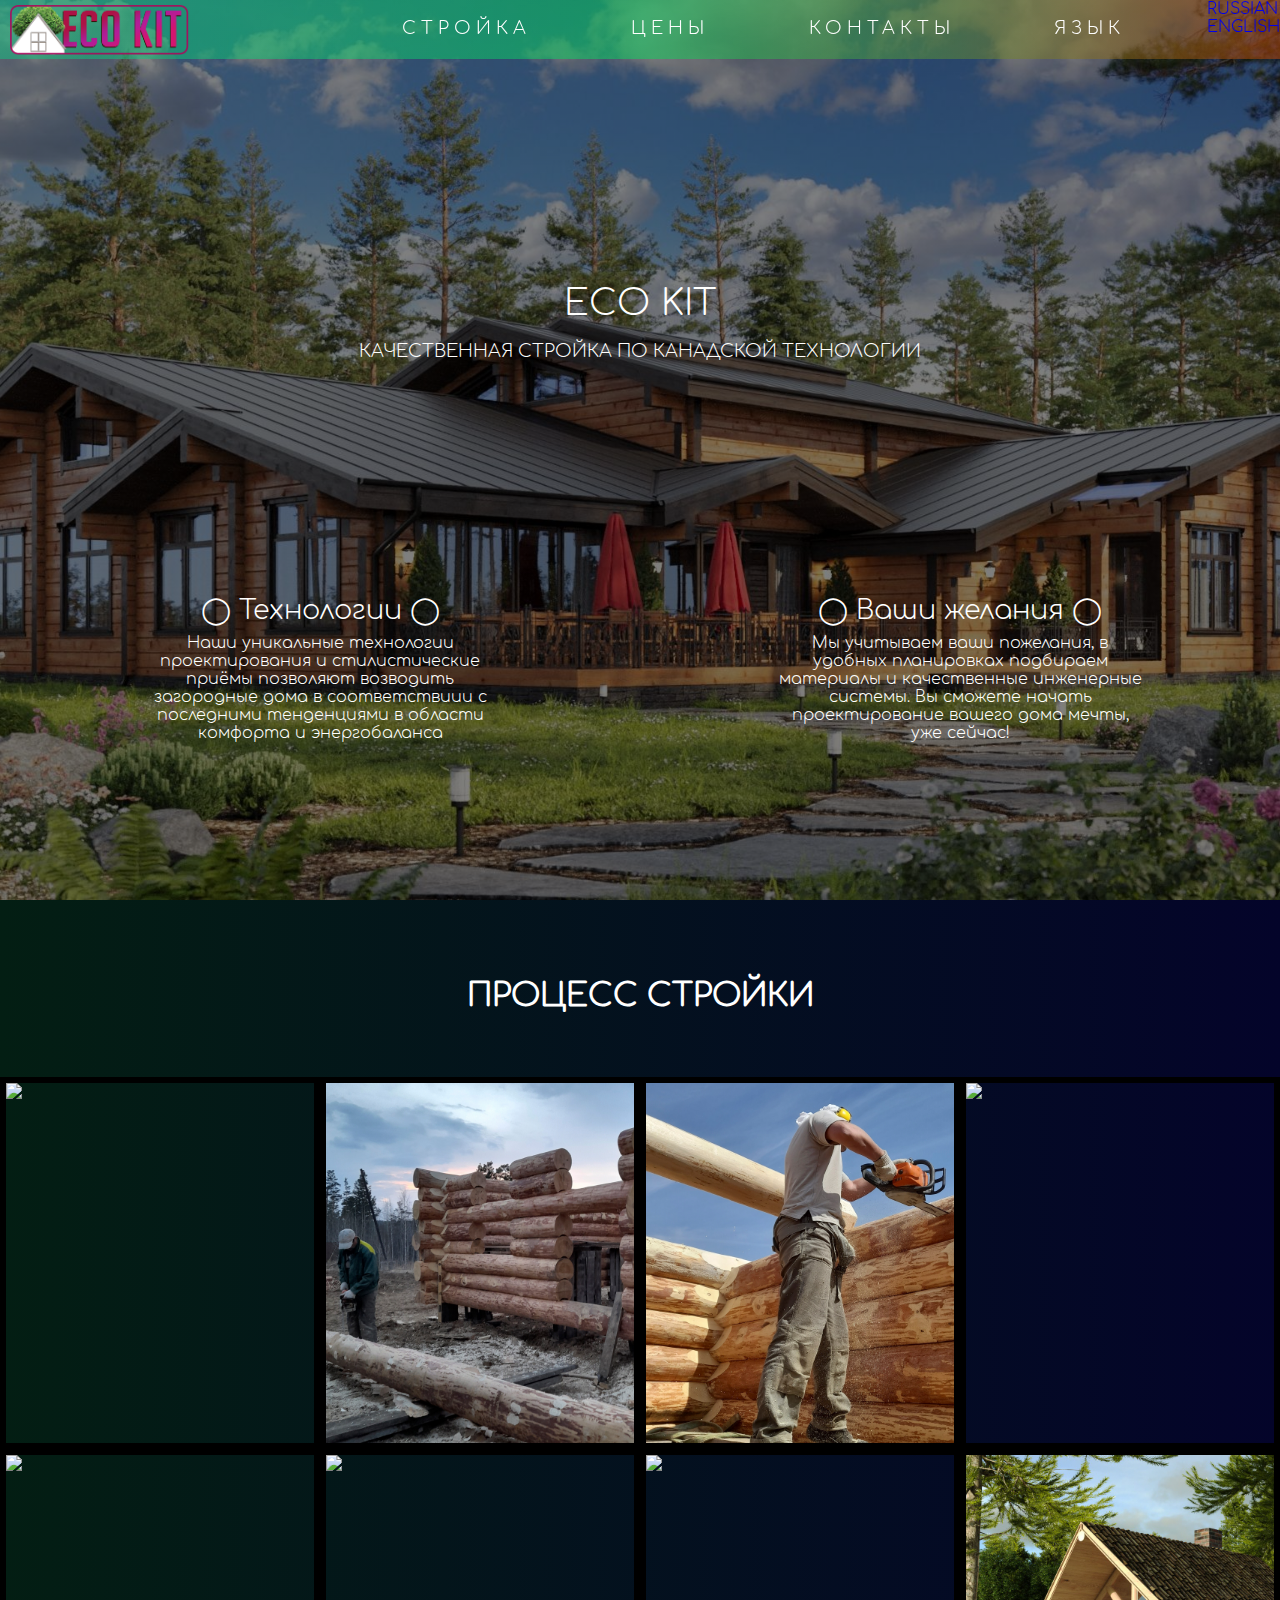
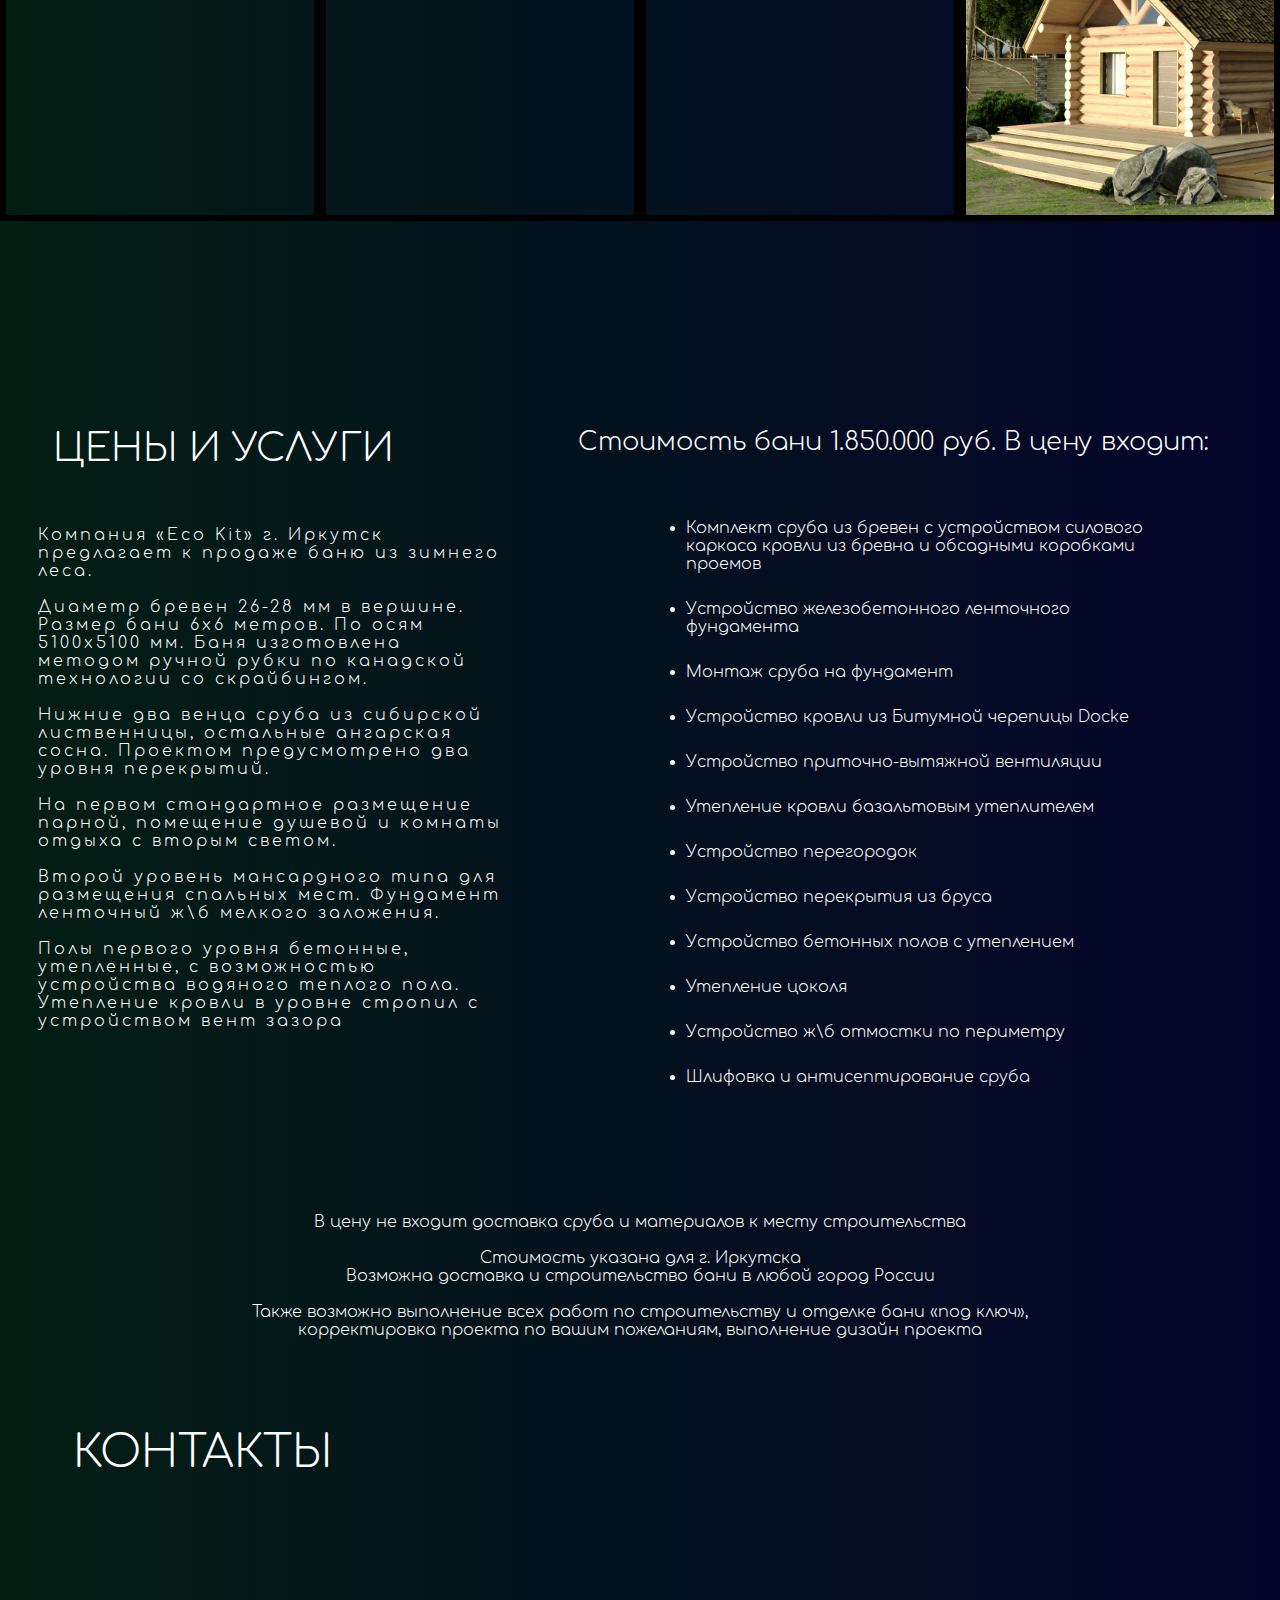
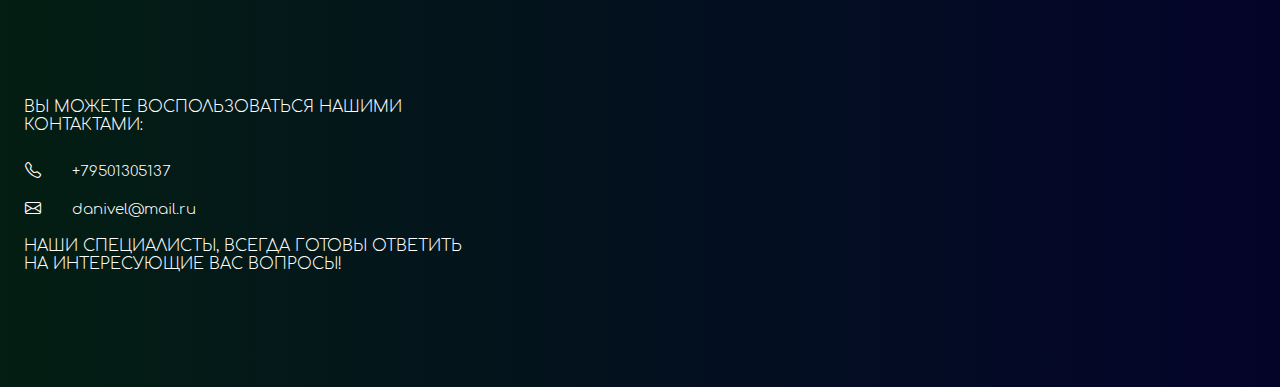
==== commit 05d33a1b: "Update index.html" ====
--- a/index.html
+++ b/index.html
@@ -19,16 +19,6 @@
 </head>
 <body>
 <div class="secret_box"></div>
-<div class="select_language">
-    <ul>
-        <li><div class="text_ul">ВЫБРАТЬ ЯЗЫК</div>
-            <ul>
-                <li><a href="index.html">RUSSIAN<div class="flag_icon_1"></div></a></li>
-                <li><a href="./html/index_english.html">ENGLISH<div class="flag_icon_2"></div></a></li>
-            </ul>
-        </li>
-    </ul>
-</div>
     <div class="first_page" id="first_page">
         <div class="header_secret"></div>
         <header class="header">
@@ -43,6 +33,15 @@
                 <a href="#price" class="header_link"><div class="box_header_link">ЦЕНЫ</div></a>
 <!--                <a href="#questions" class="header_link"><div class="box_header_link">ВОПРОСЫ</div></a>-->
                 <a href="#five" class="header_link"><div class="box_header_link">КОНТАКТЫ</div></a>
+                <a href="#" class="header_link language_button"><div class="box_header_link">ЯЗЫК</div></a>
+                <div class="language_block">
+                    <a href="index.html" class="lang_block_select">
+                        <div class="text_lang_link">RUSSIAN</div> <div class="img_link_lang rus_lang"></div>
+                    </a>
+                    <a href="./html/index_english.html" class="lang_block_select">
+                        <div class="text_lang_link">ENGLISH</div> <div class="img_link_lang eng_lang"></div>
+                    </a>
+                </div>
             </nav>
         </header>
         <div class="text_block_hello">
@@ -257,40 +256,32 @@
     </div>
 </div>
 <div class="five_page" id="five">
-    <h2 class="title_lontakt">КОНТАКТЫ</h2>
     <div class="block_contackt_forma">
         <div class="text_forma">
-            <p>ВЫ МОЖЕТЕ ИСПОЛЬЗОВАТЬ ФОРМУ, ЧТОБЫ СВЯЗАТЬСЯ С НАШИМ
-            СПЕЦИАЛИСТОМ <br><br>
-            ЗАДАВ ИНТЕРЕСУЮЩИЙ ВАС ВОПРОС <br><br>
-            ОТВЕТ ВАМ ПРИДЕТ НА ПОЧТУ КОТОРУЮ ВЫ УКАЖИТЕ</p>
+            <h2 class="title_lontakt">КОНТАКТЫ</h2>
             <div class="text_cont_inf">
                 <p>
-                    ТАК ЖЕ ВЫ МОЖЕТЕ ВОСПОЛЬЗОВАТЬСЯ НАШИМИ КОНТАКТАМИ:
+                    ВЫ МОЖЕТЕ ВОСПОЛЬЗОВАТЬСЯ НАШИМИ КОНТАКТАМИ:
                 </p>
                 <div class="contaci_a_inf">
-                    <div class="block_inc_contact"><i class="bi bi-telephone"></i><a href="tel:+79501305137" class="contact_inf_eco">+79501305137</a></div>
-                    <div class="block_inc_contact"><i class="bi bi-envelope"></i><a href="mailto:danivel@mail.ru" class="contact_inf_eco">danivel@mail.ru</a></div>
+                    <div class="block_inc_contact">
+                        <i class="bi bi-telephone"></i>
+                        <a href="tel:+79501305137" class="contact_inf_eco">+79501305137</a>
+                    </div>
+                    <div class="block_inc_contact">
+                        <i class="bi bi-envelope"></i>
+                        <a href="mailto:danivel@mail.ru" class="contact_inf_eco">danivel@mail.ru</a>
+                    </div>
+                </div>
+                <div class="text_kontakt_phone">
+                    <p>
+                        НАШИ СПЕЦИАЛИСТЫ, ВСЕГДА ГОТОВЫ ОТВЕТИТЬ НА ИНТЕРЕСУЮЩИЕ ВАС ВОПРОСЫ!
+                    </p>
                 </div>
             </div>
         </div>
         <div class="forma_kontakt">
-            <form action="https://eco-kit-build.github.io/ru_php/" class="form_body" id="form" method="POST">
-                <h1 class="form_title">ЗАДАТЬ ВОПРОС</h1>
-                <div class="form_item">
-                    <label for="forName" class="form_label">ВАШЕ ИМЯ:</label>
-                    <input type="text" id="forName" name="name" class="form_input" required>
-                </div>
-                <div class="form_item">
-                    <label for="forEmail" class="form_label">ВАША ЭЛЕКТРОННАЯ ПОЧТА:</label>
-                    <input type="email" id="forEmail" name="email" class="form_input" required>
-                </div>
-                <div class="form_item">
-                    <label for="forMessage" class="form_label">СООБЩЕНИЕ:</label>
-                    <textarea name="message" id="forMessage" class="form_input" required></textarea>
-                </div>
-                <button class="form_button" type="submit">ОТПРАВИТЬ</button>
-            </form>
+            <div class="image_kontakt"></div>
         </div>
     </div>
 </div>
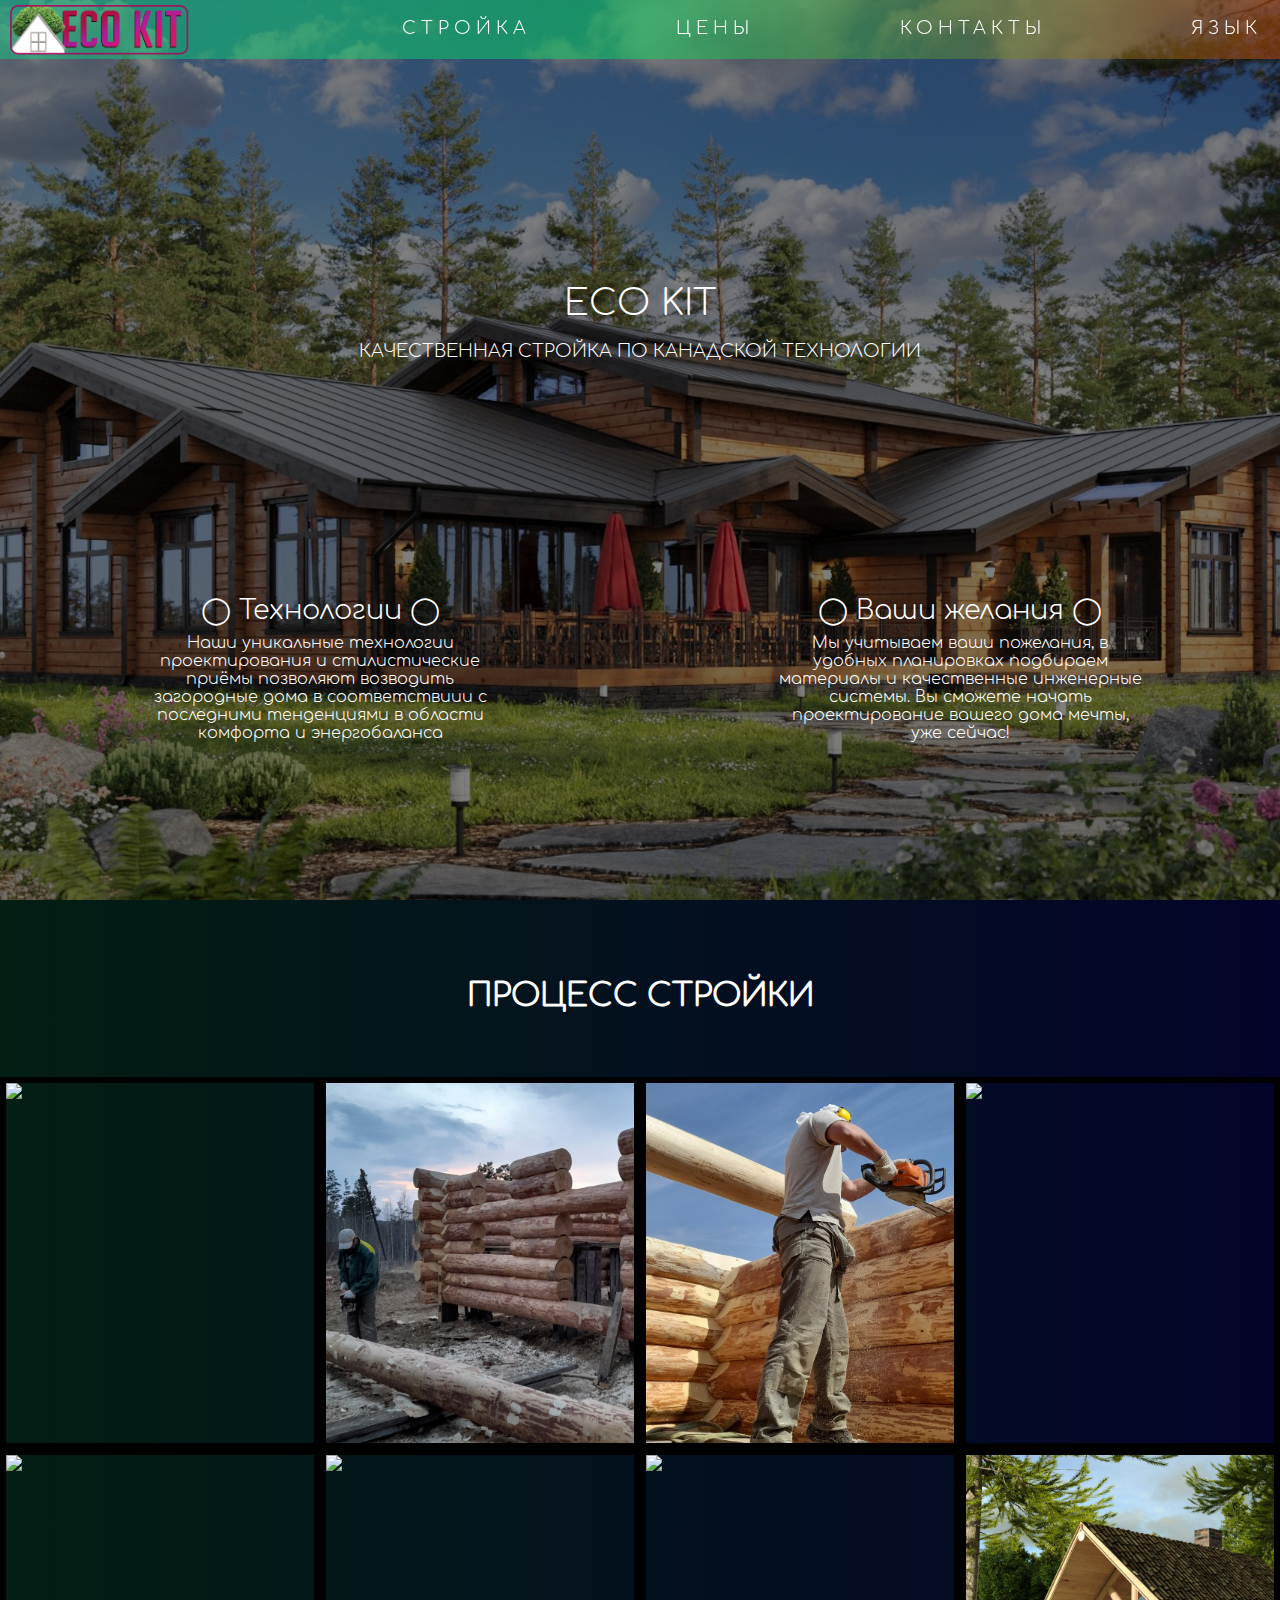
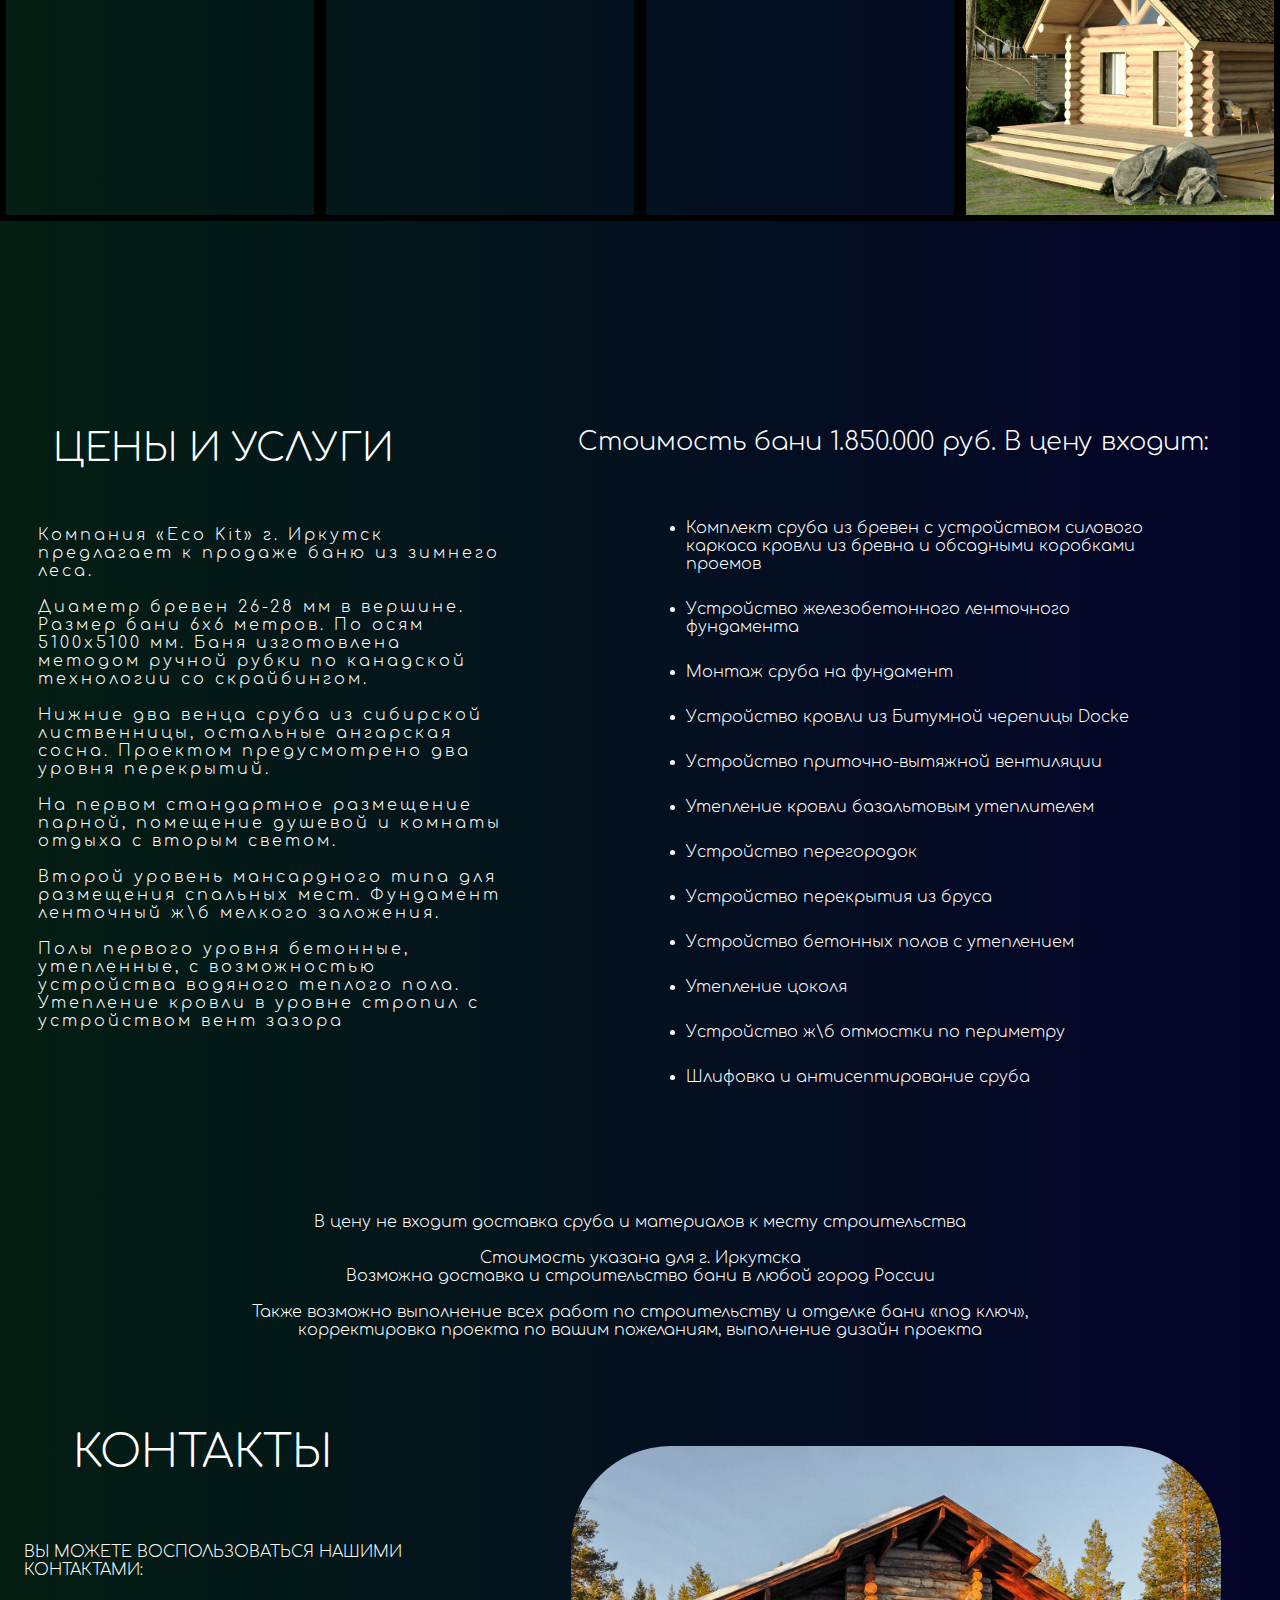
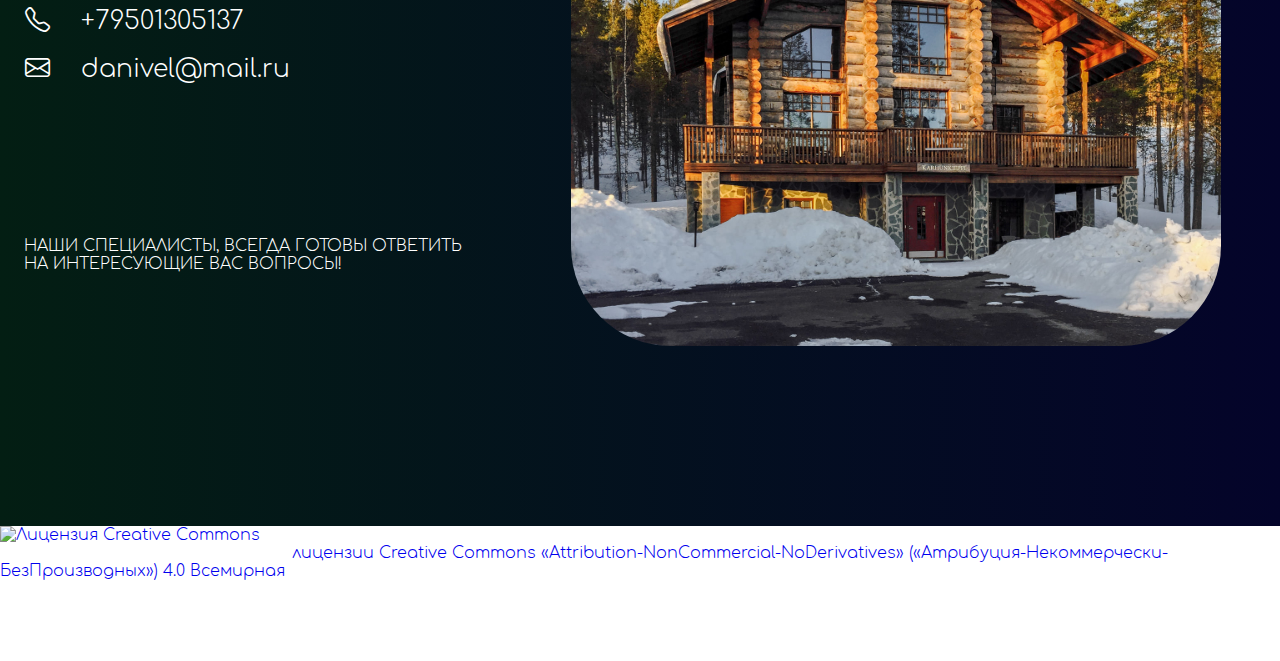
==== commit c0d560f7: "Update index.html" ====
--- a/index.html
+++ b/index.html
@@ -285,6 +285,14 @@
         </div>
     </div>
 </div>
+<footer>
+            <div class="licens_container">
+            <a rel="license" href="http://creativecommons.org/licenses/by-nc-nd/4.0/" class="licens_footer">
+                <img alt="Лицензия Creative Commons" style="border-width:0" src="https://i.creativecommons.org/l/by-nc-nd/4.0/88x31.png" /></a>
+            <br />Это произведение доступно по
+            <a rel="license" href="http://creativecommons.org/licenses/by-nc-nd/4.0/">лицензии Creative Commons «Attribution-NonCommercial-NoDerivatives» («Атрибуция-Некоммерчески-БезПроизводных») 4.0 Всемирная</a>
+        </div>
+</footer>
 </body>
 <script src="./java/jquery-3.6.0.min.js"></script>
 <script src="./java/box_information.js"></script>
--- a/css/price.css
+++ b/css/price.css
@@ -90,3 +90,12 @@
         font-size: 4vw;
     }
 }
+/*FOR TABS*/
+@media screen and (min-width: 700px) and (max-width: 1100px) and (max-height: 1400px){
+    .button_price{
+        margin-top: 105vw;
+    }
+    .third_page{
+        padding-bottom: 25vw;
+    }
+}
--- a/css/kontakt.css
+++ b/css/kontakt.css
@@ -11,6 +11,7 @@
 }
 .block_contackt_forma{
     display: flex;
+    flex-direction: row;
 }
 .text_forma{
     width: 40%;
@@ -19,50 +20,17 @@
 .forma_kontakt{
     width: 60%;
 }
-.form_body{
-    width: 50%;
-    margin: -10vh auto;
-}
-.form_title{
-    font-size: 3vw;
-}
-.form_item{
-    margin-top: 2vh;
-}
-.form_label{
-    font-size: 1vw;
-    display: block;
-    margin-top: 1vh;
-    padding: 10px;
-}
-.form_input{
-    height: 3vh;
-    padding: 15px;
-    border-radius: 20px;
-    width: 100%;
-}
-textarea.form_input{
-    min-height: 15vh;
-    resize: vertical;
-    padding: 20px;
-}
-.form_button{
-    width: 100%;
-    display: flex;
-    align-items: center;
-    justify-content: center;
-    min-height: 5vh;
-    margin-top: 2vh;
-    border-radius: 20px;
-    cursor: pointer;
-    background-color: #f30780;
-    color: white;
-}
-.form_button:hover{
-    background-color: #4d052a;
+.image_kontakt{
+    border-radius: 100px;
+    width: 650px;
+    height: 500px;
+    background-image: url(".././images/sosna.jpg");
+    background-size: cover;
+    background-position: center;
+    margin: 10vh auto;
 }
 .text_cont_inf{
-    margin-top: 15vw;
+    margin-top: 1vw;
     display: flex;
     flex-direction: column;
 }
@@ -74,11 +42,17 @@
 .contact_inf_eco{
     margin-top: 2vh;
     color: white;
-    font-size: 15px;
+    font-size: 25px;
     margin-left: 2vw;
 }
 .block_inc_contact{
     padding: 10px;
+}
+.bi-telephone, .bi-envelope{
+    font-size: 25px;
+}
+.text_kontakt_phone{
+    margin-top: 15vh;
 }
 /*FOR MOBILE PHONES*/
 @media screen and (max-width: 770px) and (max-height: 1080px){
@@ -92,16 +66,30 @@
     .forma_kontakt{
         width: 100%;
     }
-    .form_body{
-        width: 95%;
-        margin: 0 auto;
-    }
-    .form_title{
+    .title_lontakt{
+        font-weight: normal;
+        padding: 20px;
         font-size: 6vw;
+        margin-left: 0;
         text-align: center;
     }
-    .form_label{
-        font-size: 4vw;
+    .image_kontakt{
+        border-radius: 50px;
+        width: 90vw;
+        height: 85vw;
+    }
+}
+/*FOR TABS*/
+@media screen and (min-width: 700px) and (max-width: 1100px) and (max-height: 1400px){
+    .block_contackt_forma{
+        display: flex;
+        flex-direction: column;
+    }
+    .text_forma{
+        width: 100%;
+    }
+    .forma_kontakt{
+        width: 100%;
     }
     .title_lontakt{
         font-weight: normal;
@@ -110,4 +98,18 @@
         margin-left: 0;
         text-align: center;
     }
+    .image_kontakt{
+        border-radius: 50px;
+        width: 90vw;
+        height: 85vw;
+    }
+    .text_cont_inf p{
+        font-size: 3vw;
+    }
+    .bi-telephone, .bi-envelope{
+        font-size: 50px;
+    }
+    .contact_inf_eco{
+        font-size: 50px;
+    }
 }
--- a/css/language.css
+++ b/css/language.css
@@ -1,70 +1,59 @@
-.select_language{
-    display: flex;
-    width: 15%;
-    position: fixed;
-    top: 7vh;
-    z-index: 99;
-    margin-left: 88%;
+.language_block{
+    position: absolute;
+    padding: 10px;
+    top: 6.5vh;
+    left: 90vw;
+    background-color: rgba(0, 0, 0, 0.5);
+    display: none;
 }
-.select_language ul{
-    text-align: center;
-    list-style: none;
-    padding: 10px 0 10px 0;
-    margin: 0;
+.text_lang_link{
+    padding: 10px;
 }
-.text_ul{
-    text-align: center;
-    padding: 9px;
-    border: 1px white solid;
-    background-color: black;
-    cursor: pointer;
-}
-.select_language > ul > li{
-    float: left;
-    padding: 0;
-    margin: 0;
-    text-align: center;
-}
-.select_language ul::after{
-    content: '';
-    display: block;
-    clear: both;
-}
-.select_language ul li a{
-    padding: 15px;
+.lang_block_select{
     text-decoration: none;
     color: white;
-    width: 100%;
-    transition: all .4s ease-in-out;
-    background-color: rgba(0, 0, 0, 0.3);
     display: flex;
-    justify-content: space-around;
 }
-.flag_icon_1{
+.lang_block_select:hover{
+    background-color: #650426;
+}
+.img_link_lang{
     width: 20px;
     height: 20px;
+    margin: 7px auto;
+}
+.rus_lang{
     background-image: url(".././images/russia.png");
     background-size: cover;
+    background-position: center;
 }
-.flag_icon_2{
-    width: 20px;
-    height: 20px;
+.eng_lang{
     background-image: url(".././images/united-states.png");
     background-size: cover;
+    background-position: center;
 }
-.select_language ul li a:hover{
-    background-color: #6c0530;
-}
-.select_language ul ul{
-    display: none;
-    position: absolute;
-    padding: 0;
-}
-.select_language ul ul li{
-    margin-top: 0;
-    display: flex;
-
-}
-.select_language ul li:hover ul{
+.language_block.active{
     display: block;
 }
+/*FOR MOBILE PHONES*/
+@media screen and (max-width: 770px) and (max-height: 1080px){
+    .language_block{
+        position: absolute;
+        padding: 10px;
+        top: 25vh;
+        left: 0vw;
+        background-color: rgba(0, 0, 0, 0.5);
+        display: none;
+    }
+}
+/*FOR TABS*/
+@media screen and (min-width: 700px) and (max-width: 1100px) and (max-height: 1400px){
+    .language_block{
+        position: absolute;
+        padding: 10px;
+        top: 25vh;
+        left: 0vw;
+        background-color: rgba(0, 0, 0, 0.5);
+        display: none;
+    }
+}
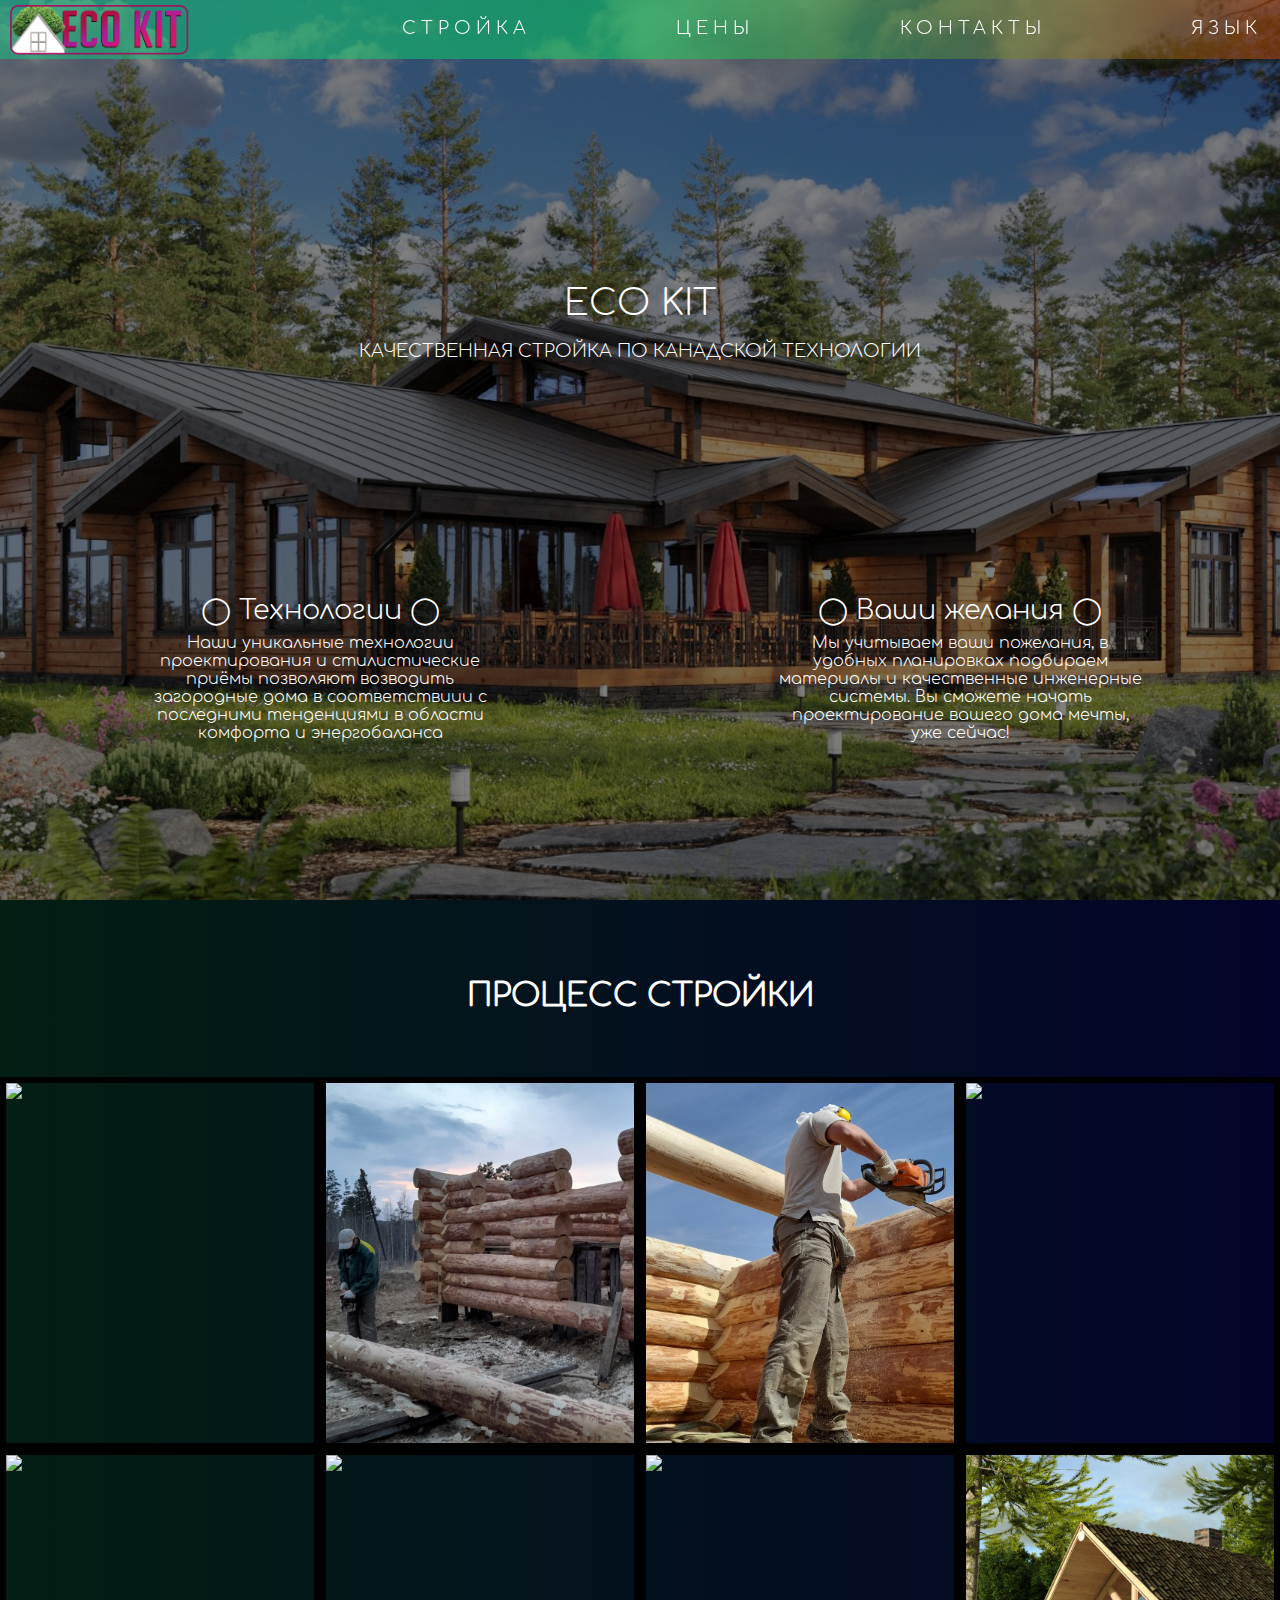
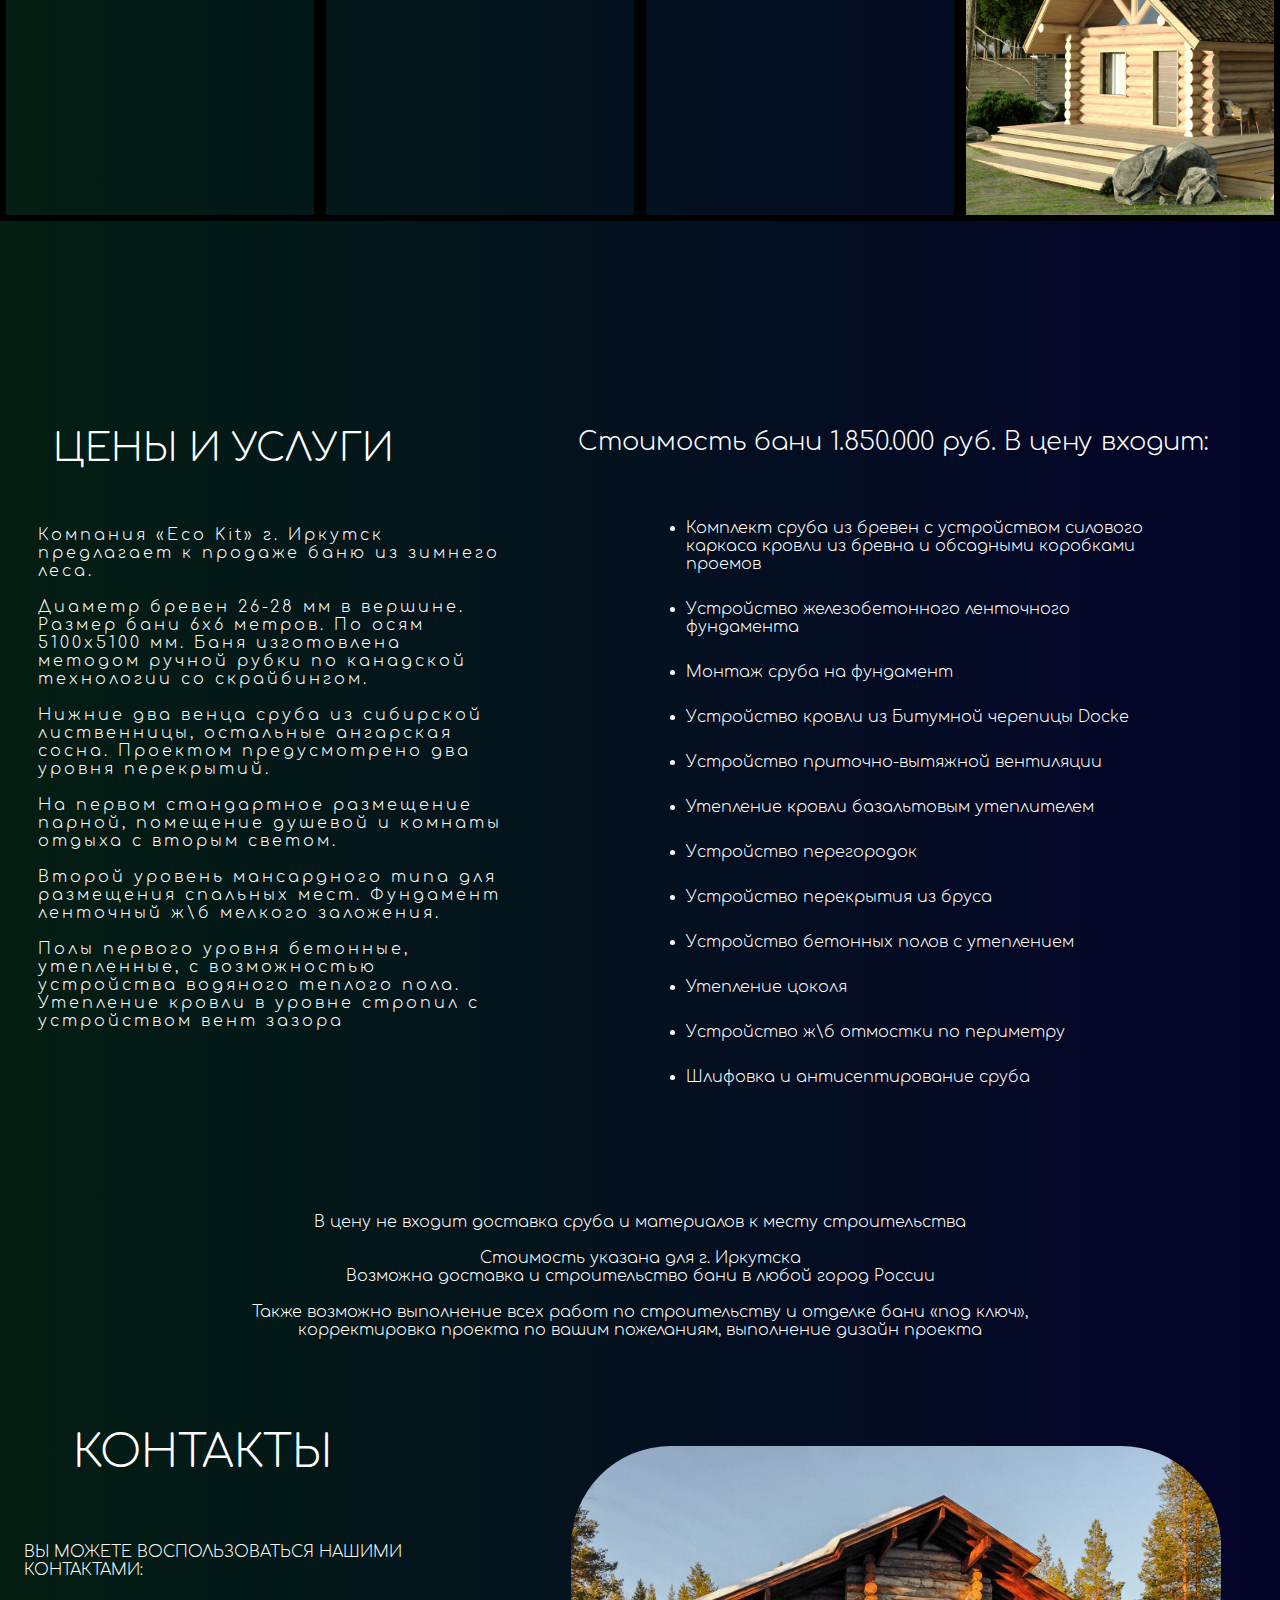
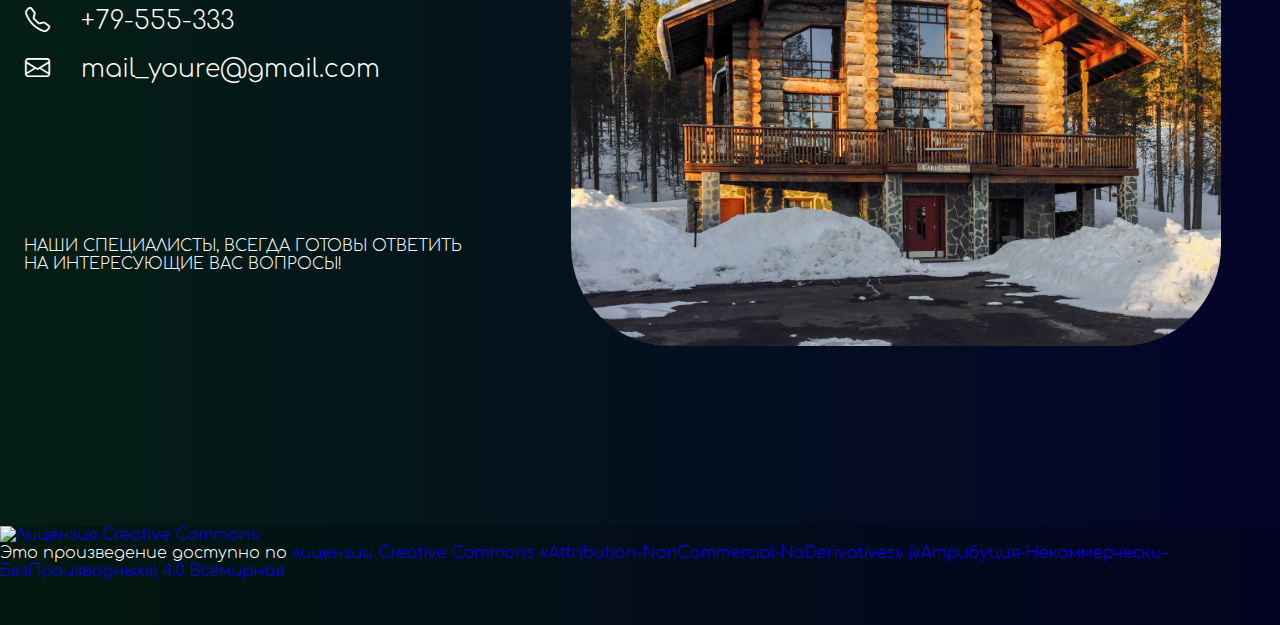
==== commit cf19311a: "Update index.html" ====
--- a/index.html
+++ b/index.html
@@ -266,11 +266,11 @@
                 <div class="contaci_a_inf">
                     <div class="block_inc_contact">
                         <i class="bi bi-telephone"></i>
-                        <a href="tel:+79501305137" class="contact_inf_eco">+79501305137</a>
+                        <a href="tel:+79501305137" class="contact_inf_eco">+79-555-333</a>
                     </div>
                     <div class="block_inc_contact">
                         <i class="bi bi-envelope"></i>
-                        <a href="mailto:danivel@mail.ru" class="contact_inf_eco">danivel@mail.ru</a>
+                        <a href="mailto:danivel@mail.ru" class="contact_inf_eco">mail_youre@gmail.com</a>
                     </div>
                 </div>
                 <div class="text_kontakt_phone">
--- a/css/footer.css
+++ b/css/footer.css
@@ -1,5 +1,11 @@
 footer{
     width: 100%;
-    height: 15vh;
-    background-color: white;
+    background-color: rgba(0, 0, 0, 0.2);
+    display: flex;
+    flex-direction: column;
+    justify-content: center;
+    align-content: center;
+    align-items: center;
+    color: white;
+    padding-bottom: 5vh;
 }
--- a/css/language.css
+++ b/css/language.css
@@ -57,3 +57,4 @@
         display: none;
     }
 }
+
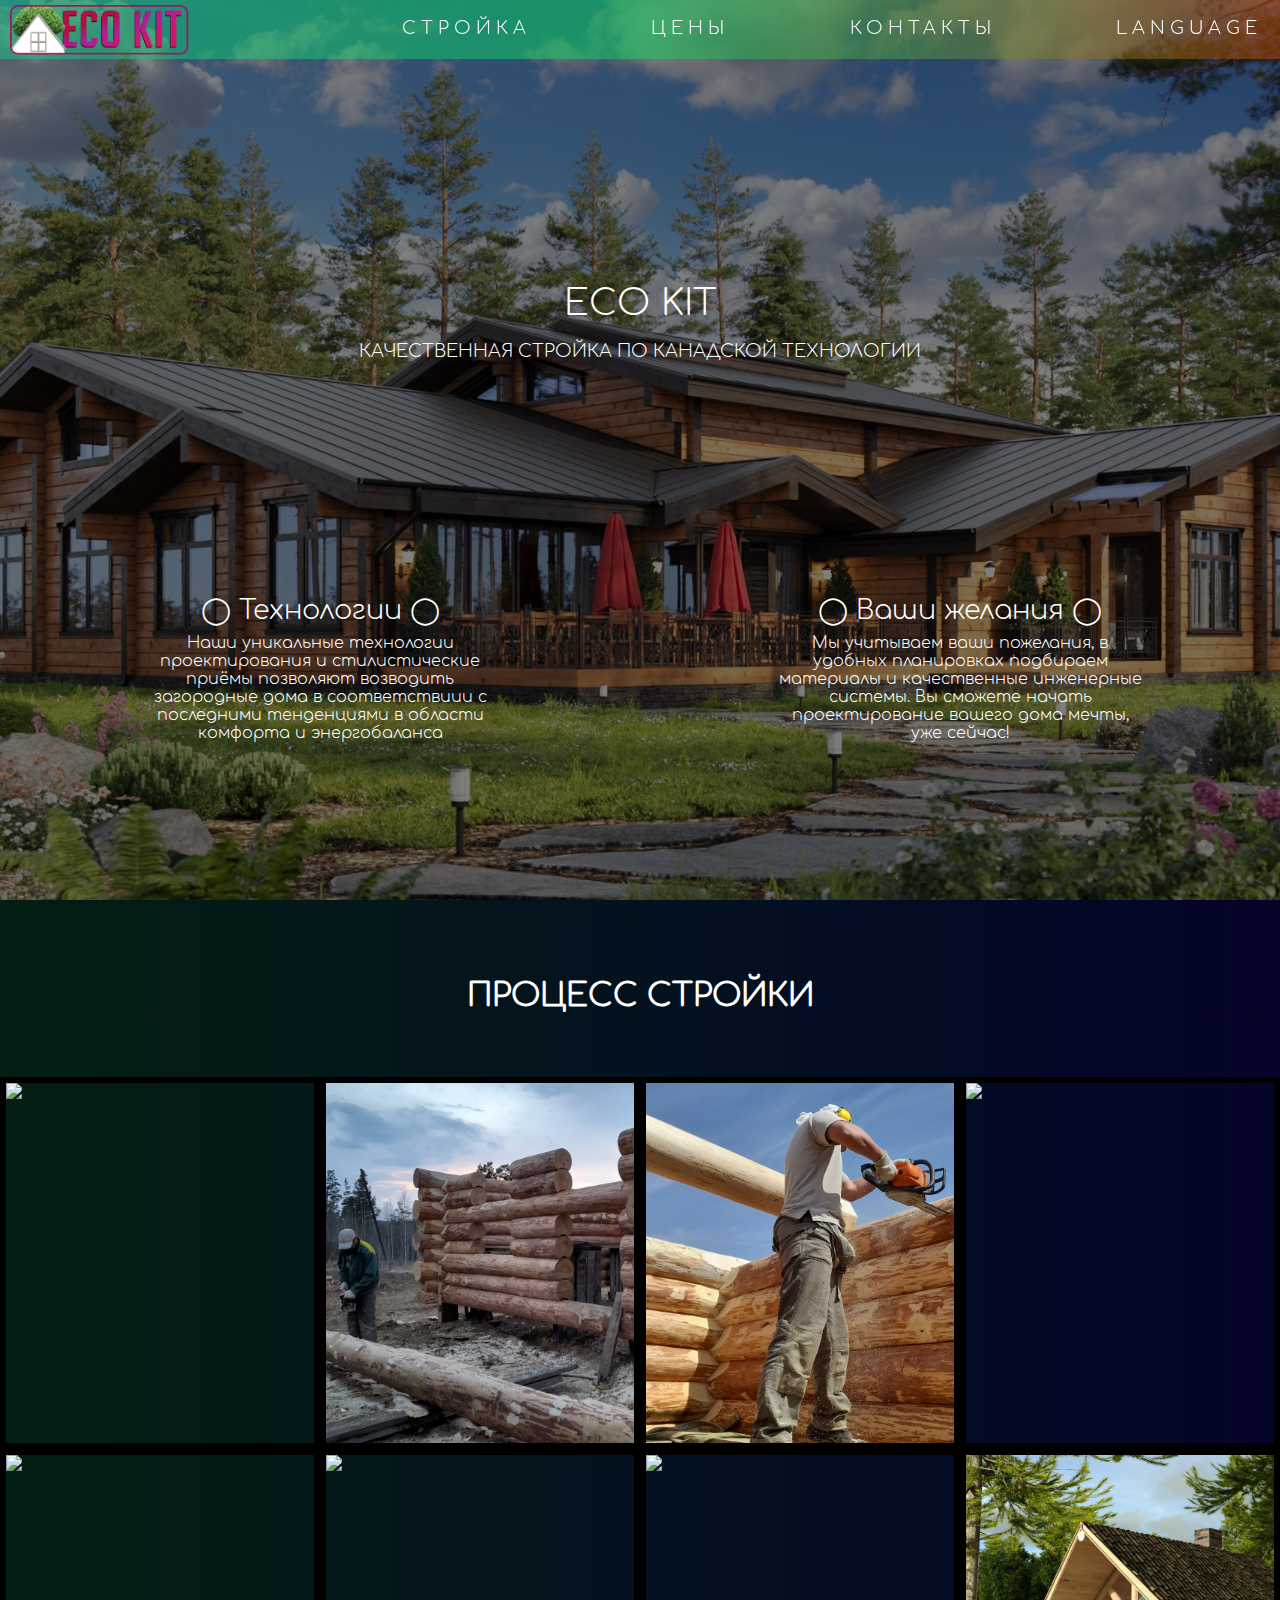
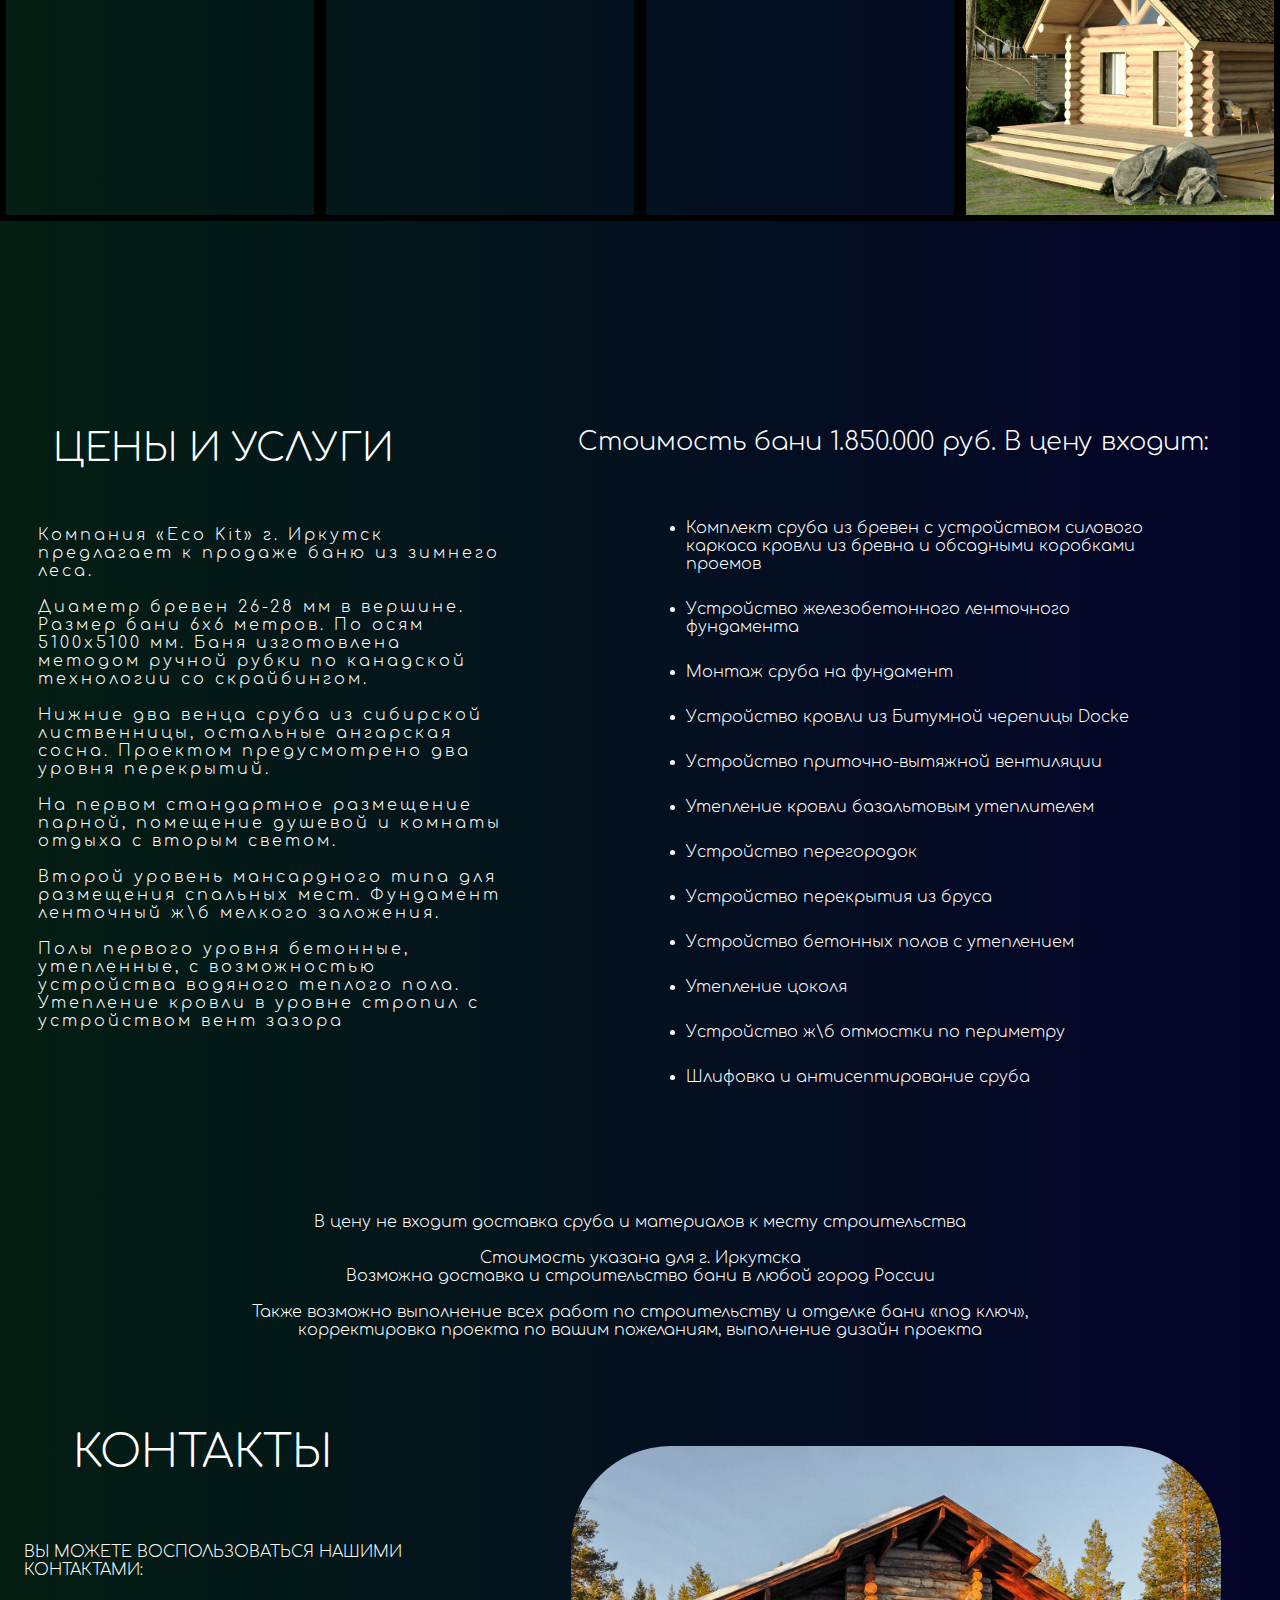
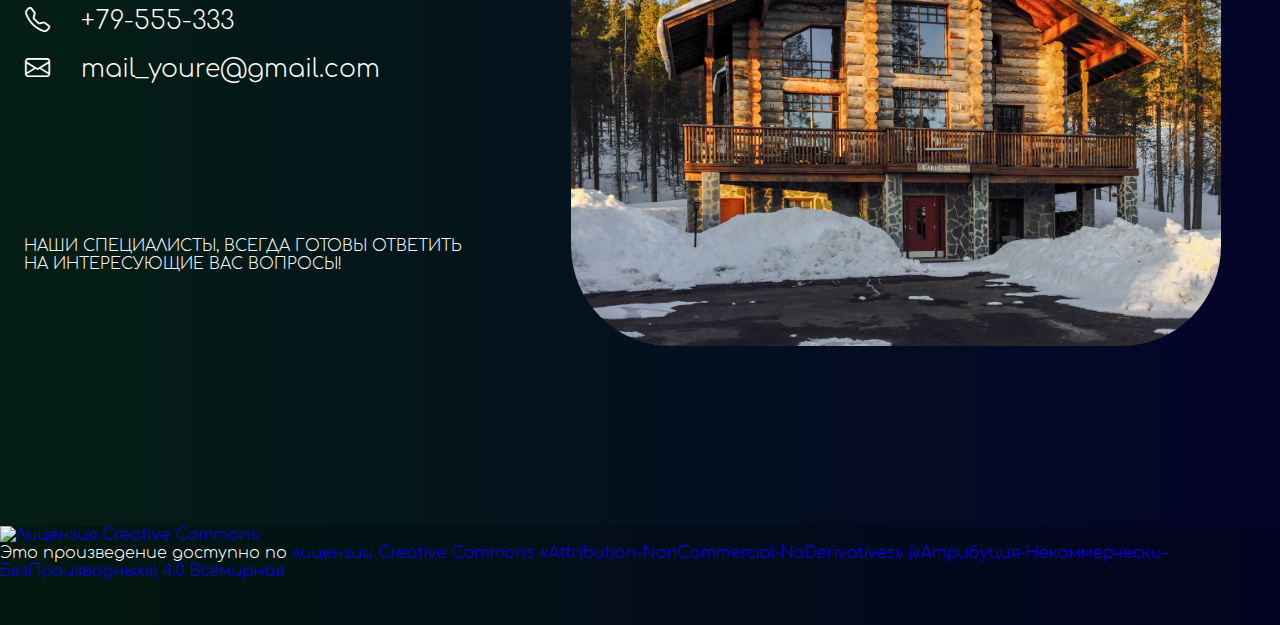
==== commit 9a9b9c1c: "Update index.html" ====
--- a/index.html
+++ b/index.html
@@ -33,7 +33,7 @@
                 <a href="#price" class="header_link"><div class="box_header_link">ЦЕНЫ</div></a>
 <!--                <a href="#questions" class="header_link"><div class="box_header_link">ВОПРОСЫ</div></a>-->
                 <a href="#five" class="header_link"><div class="box_header_link">КОНТАКТЫ</div></a>
-                <a href="#" class="header_link language_button"><div class="box_header_link">ЯЗЫК</div></a>
+                <a href="#" class="header_link language_button"><div class="box_header_link">LANGUAGE</div></a>
                 <div class="language_block">
                     <a href="index.html" class="lang_block_select">
                         <div class="text_lang_link">RUSSIAN</div> <div class="img_link_lang rus_lang"></div>
@@ -266,11 +266,11 @@
                 <div class="contaci_a_inf">
                     <div class="block_inc_contact">
                         <i class="bi bi-telephone"></i>
-                        <a href="tel:+79501305137" class="contact_inf_eco">+79-555-333</a>
+                        <a href="#" class="contact_inf_eco">+79-555-333</a>
                     </div>
                     <div class="block_inc_contact">
                         <i class="bi bi-envelope"></i>
-                        <a href="mailto:danivel@mail.ru" class="contact_inf_eco">mail_youre@gmail.com</a>
+                        <a href="#" class="contact_inf_eco">mail_youre@gmail.com</a>
                     </div>
                 </div>
                 <div class="text_kontakt_phone">
